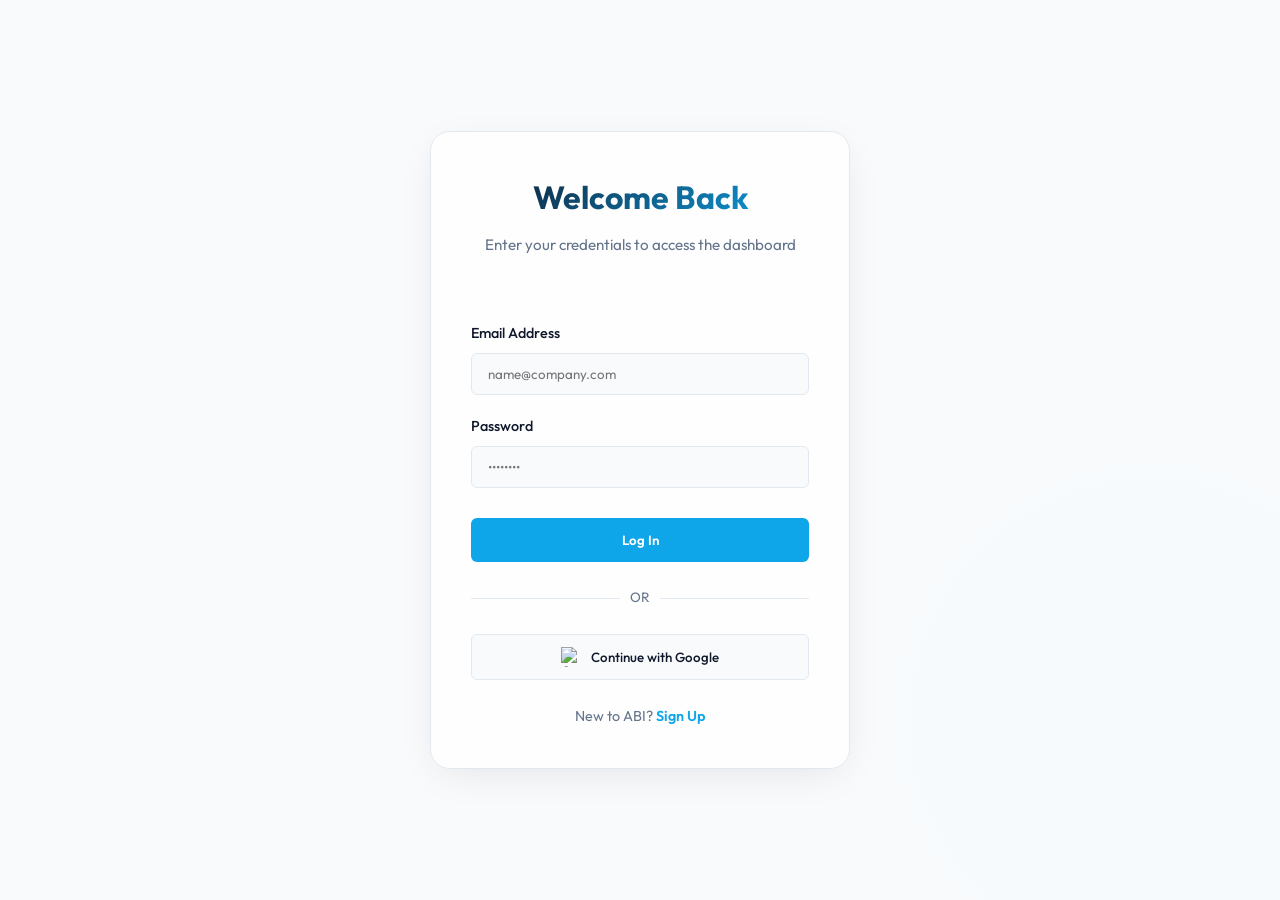
==== dashboard.html @ ce783104 "Initial commit: ABI Premium Design and Features" ====
<!DOCTYPE html>
<html lang="en">

<head>
    <meta charset="UTF-8">
    <title>ABI Dashboard | Executive Oversight</title>
    <link rel="stylesheet" href="theme.css">
    <link rel="stylesheet" href="dashboard.css">
    <link href="https://fonts.googleapis.com/css2?family=Outfit:wght@300;500;700&display=swap" rel="stylesheet">
</head>

<body>
    <video autoplay muted loop id="bg-video"
        style="position: fixed; top: 0; left: 0; min-width: 100%; min-height: 100%; z-index: -1; object-fit: cover; opacity: 0.05;">
        <source src="logo.mp4" type="video/mp4">
    </video>

    <nav class="navbar">
        <a href="dashboard.html" class="nav-logo" style="text-decoration: none;">ABI</a>
        <div class="nav-links">
            <button id="themeToggle" class="btn-icon" title="Toggle Theme"
                style="background:none; color: var(--text-muted); font-size: 1.2rem; padding: 5px;">🌗</button>
            <a href="settings.html">Settings</a>
            <a href="faq.html">FAQ</a>
            <a href="login.html">Log Out</a>
        </div>
    </nav>

    <main class="dashboard" style="color: black;">
        <h1>Business Health Overview</h1>
        <p class="subtitle" style="color: #e5acac;">Real-time insights for <span id="displayUserId">...</span></p>

        <!-- Business Profile Section -->
        <section id="businessProfile"
            style="background: white; padding: 20px; border-radius: 12px; margin: 20px auto; max-width: 800px; box-shadow: 0 2px 4px rgba(0,0,0,0.05); color: black;">
            <h2 id="businessNameDisplay" style="margin-top: 0; color: black;">Business Name</h2>
            <p style="color: black; margin-bottom: 5px;"><strong>Industry:</strong> <span id="industryDisplay">-</span>
            </p>
            <p style="color: black;"><strong>Goal:</strong> <span id="goalDisplay">-</span></p>
        </section>

        <section id="integrationPanel"
            style="background: rgba(255, 255, 255, 0.95); padding: 25px; border-radius: 15px; margin: 20px auto; max-width: 800px; text-align: center; border: 1px solid #4facfe; color: black;">
            <h3 style="color: black;">🔗 Connect Business Data Streams</h3>
            <p style="color: #333;">The AI Agent monitors these tools autonomously for risks.</p>
            <div style="display: flex; justify-content: center; gap: 30px; margin: 20px 0;">
                <label style="color: black;"><input type="checkbox" id="shopifyCheck" checked> Shopify (Sales)</label>
                <label style="color: black;"><input type="checkbox" id="slackCheck"> Slack (Ops)</label>
                <label style="color: black;"><input type="checkbox" id="stripeCheck"> Stripe (Finance)</label>
            </div>
            <button onclick="initializeTools()" class="btn"
                style="background: #4facfe; color: white; padding: 12px 30px; border-radius: 8px; cursor: pointer; border: none;">Confirm
                & Deploy Agent</button>
        </section>

        <div id="proactiveAlert" style="display: none; margin-bottom: 30px;">
            <div
                style="background: rgba(255, 75, 43, 0.1); border-left: 5px solid #ff4b2b; padding: 20px; border-radius: 8px;">
                <h4 style="color: #ff4b2b; margin: 0;">🚨 PROACTIVE RECOVERY PLAN DETECTED</h4>
                <p id="alertDescription" style="margin: 10px 0; color: black; font-weight: 500;"></p>
                <small style="color: #333;">Source: Research Lab AI • <a href="insights.html"
                        style="text-decoration: underline;">View Full Strategy</a></small>
            </div>
        </div>

        <div class="cards">
            <!-- Row 1 -->
            <div class="card">
                <h3><a href="revenue.html">📈 Revenue</a></h3>
                <p>Stable Growth</p>
            </div>

            <div class="card warning">
                <h3><a href="inventory.html">📦 Inventory</a></h3>
                <p>Low Stock Alert</p>
            </div>

            <div class="card highlight">
                <h3><a href="business-status.html">� Business Status</a></h3>
                <p>Monitoring Actively</p>
            </div>

            <!-- Row 2 -->
            <div class="card highlight" style="border-left-color: #0ea5e9;">
                <h3><a href="insights.html">🗨️ Insights</a></h3>
                <p>3 actionable insights found</p>
            </div>

            <div class="card" style="border-left: 4px solid #8b5cf6;">
                <h3><a href="data-analysis.html">📊 Data Analysis</a></h3>
                <p>Sales & demand patterns ready</p>
            </div>

            <div class="card risk">
                <h3><a href="risk-actions.html">⚠️ Risk</a></h3>
                <p>2 potential risks detected</p>
            </div>
        </div>
    </main>

    <script>
        async function initializeTools() {
            const btn = document.querySelector('#integrationPanel button');
            const originalText = btn.innerText;
            btn.innerText = "🔄 Connecting...";

            try {
                const response = await fetch('http://127.0.0.1:8000/deploy-agents');
                const data = await response.json();

                if (data.status === "Agents Deployed") {
                    btn.innerText = "✅ Agents Active";
                    btn.style.background = "#10b981";

                    document.getElementById('integrationPanel').style.opacity = "0.6";
                    document.getElementById('integrationPanel').style.pointerEvents = "none";

                    // Update Dashboard Cards with "Real-Time" Data
                    const revenueCard = document.querySelector('.card a[href="revenue.html"]').closest('.card');
                    revenueCard.querySelector('p').innerText = `Live Revenue: $${data.live_data.revenue}`;
                    revenueCard.style.borderLeftColor = "#10b981"; // Green for active

                    const inventoryCard = document.querySelector('.card a[href="inventory.html"]').closest('.card');
                    inventoryCard.querySelector('p').innerText = `Stock Count: ${data.live_data.inventory_count} Units`;

                    alert(`🚀 Connected!\nShopify: ${data.shopify_status}\nSlack: ${data.slack_status}`);
                }
            } catch (e) {
                console.error(e);
                alert("Failed to connect agents. Is the backend running?");
                btn.innerText = originalText;
            }
        }

        async function pollAgentMemory() {
            try {
                // Bridge to your Python Backend
                const response = await fetch('http://127.0.0.1:8000/get-latest-insights?user_id=CEO_Alpha_01');
                const data = await response.json();

                if (data.insight && data.insight.roadmap) {
                    // Show the alert box
                    document.getElementById('proactiveAlert').style.display = "block";
                    document.getElementById('alertDescription').innerText = "Phase 1: " + data.insight.roadmap[0];
                    document.getElementById('aiResponse').innerHTML = `<p style="color: #4facfe;">Full Roadmap: ${data.insight.roadmap.join(' ➔ ')}</p>`;
                    // Update the Insights card
                    document.getElementById('insight-text').innerHTML =
                        `<strong>Next Action:</strong> ${data.insight.roadmap[1]}`;

                    // Send Real Notification if enabled
                    if (localStorage.getItem('notifications_enabled') === 'true' && Notification.permission === "granted") {
                        // Simple debounce: don't notify if we just did (using session storage or just simple check)
                        if (!sessionStorage.getItem('notified_insight')) {
                            new Notification("🚨 AI Anomaly Detected", {
                                body: `Action Required: ${data.insight.roadmap[0]}`,
                                icon: "https://cdn-icons-png.flaticon.com/512/564/564619.png" // Alert icon
                            });
                            sessionStorage.setItem('notified_insight', 'true');
                        }
                    }
                }
            } catch (e) { console.log("Waiting for Agent to finish research..."); }
        }

        // 10-second polling to demonstrate real-time agency
        setInterval(pollAgentMemory, 10000);
        pollAgentMemory(); 
    </script>
    <script src="dashboard.js"></script>
    <script src="theme.js"></script>
</body>

</html>
---- theme.css ----
/* theme.css - Central Design System */

/* GOOGLE FONTS IMPORT */
@import url('https://fonts.googleapis.com/css2?family=Outfit:wght@300;400;500;600;700&display=swap');

:root {
    /* LIGHT MODE PALETTE (Modern Corporate) */
    --primary: #0f172a;        /* Slate 900 */
    --primary-light: #334155;  /* Slate 700 */
    --secondary: #0ea5e9;      /* Sky 500 */
    --accent: #f59e0b;         /* Amber 500 */

    --bg-body: #f8fafc;        /* Slate 50 */
    --bg-glass: rgba(255, 255, 255, 0.85);
    --bg-card: #ffffff;
    --bg-nav: rgba(255, 255, 255, 0.95);

    --text-main: #0f172a;      /* Slate 900 */
    --text-muted: #64748b;     /* Slate 500 */
    --text-light: #ffffff;

    --border: #e2e8f0;         /* Slate 200 */
    --shadow-sm: 0 1px 3px 0 rgba(0, 0, 0, 0.1), 0 1px 2px 0 rgba(0, 0, 0, 0.06);
    --shadow-md: 0 4px 6px -1px rgba(0, 0, 0, 0.1), 0 2px 4px -1px rgba(0, 0, 0, 0.06);
    --shadow-glow: 0 0 15px rgba(14, 165, 233, 0.25);

    --radius-sm: 6px;
    --radius-md: 12px;
    --radius-lg: 20px;

    --font-main: 'Outfit', sans-serif;
    --transition: all 0.3s cubic-bezier(0.4, 0, 0.2, 1);
}

/* DARK MODE OVERRIDES */
[data-theme="dark"] {
    --primary: #f8fafc;        /* Slate 50 */
    --primary-light: #cbd5e1;  /* Slate 300 */
    --secondary: #0ea5e9;      /* Sky 500 */
    --accent: #fbbf24;         /* Amber 400 */

    --bg-body: #0f172a;        /* Slate 900 */
    --bg-glass: rgba(30, 41, 59, 0.75); /* Slate 800 */
    --bg-card: #1e293b;        /* Slate 800 */
    --bg-nav: rgba(15, 23, 42, 0.9);

    --text-main: #f1f5f9;      /* Slate 100 */
    --text-muted: #94a3b8;     /* Slate 400 */
    --text-light: #0f172a;

    --border: #334155;         /* Slate 700 */
    --shadow-sm: 0 4px 6px -1px rgba(0, 0, 0, 0.5);
    --shadow-md: 0 10px 15px -3px rgba(0, 0, 0, 0.5);
    --shadow-glow: 0 0 20px rgba(14, 165, 233, 0.4);
}

/* CUSTOM SCROLLBAR - Modern & Slim */
::-webkit-scrollbar {
    width: 8px;
    height: 8px;
}

::-webkit-scrollbar-track {
    background: transparent;
}

::-webkit-scrollbar-thumb {
    background: var(--text-muted);
    border-radius: 4px;
    opacity: 0.5;
}

::-webkit-scrollbar-thumb:hover {
    background: var(--secondary);
}

/* RESET & BASE */
* {
    margin: 0;
    padding: 0;
    box-sizing: border-box;
}

body {
    font-family: var(--font-main);
    background: var(--bg-body);
    background-image:
        radial-gradient(circle at 10% 20%, rgba(123, 44, 191, 0.05) 0%, transparent 20%),
        radial-gradient(circle at 90% 80%, rgba(255, 158, 0, 0.05) 0%, transparent 20%);
    background-attachment: fixed;
    color: var(--text-main);
    line-height: 1.6;
    transition: background 0.4s ease, color 0.4s ease;
    overflow-x: hidden;
}

a {
    text-decoration: none;
    color: inherit;
    transition: var(--transition);
}

button,
.btn {
    cursor: pointer;
    border: none;
    outline: none;
    font-family: var(--font-main);
}

/* UTILITY CLASSES */
.glass {
    background: var(--bg-glass);
    backdrop-filter: blur(12px);
    -webkit-backdrop-filter: blur(12px);
    border: 1px solid var(--border);
}

.shadow-hover:hover {
    transform: translateY(-4px);
    box-shadow: var(--shadow-glow);
}

.text-gradient {
    background: linear-gradient(135deg, var(--primary), var(--accent));
    -webkit-background-clip: text;
    -webkit-text-fill-color: transparent;
}

.flex-center {
    display: flex;
    align-items: center;
    justify-content: center;
}

.container {
    max-width: 1200px;
    margin: 0 auto;
    padding: 0 20px;
}

/* ANIMATIONS */
@keyframes fadeIn {
    from {
        opacity: 0;
    }

    to {
        opacity: 1;
    }
}

@keyframes slideUp {
    from {
        opacity: 0;
        transform: translateY(20px);
    }

    to {
        opacity: 1;
        transform: translateY(0);
    }
}

@keyframes pulse {
    0% {
        box-shadow: 0 0 0 0 rgba(123, 44, 191, 0.4);
    }

    70% {
        box-shadow: 0 0 0 10px rgba(123, 44, 191, 0);
    }

    100% {
        box-shadow: 0 0 0 0 rgba(123, 44, 191, 0);
    }
}

.fade-in {
    animation: fadeIn 0.8s ease-out forwards;
}

.slide-up {
    animation: slideUp 0.8s ease-out forwards;
}

/* Staggered animation delays */
.delay-100 {
    animation-delay: 100ms;
}

.delay-200 {
    animation-delay: 200ms;
}

.delay-300 {
    animation-delay: 300ms;
}

.delay-400 {
    animation-delay: 400ms;
}
---- dashboard.css ----
/* dashboard.css */

/* Navbar */
.navbar {
  height: 70px;
  background: var(--bg-nav);
  backdrop-filter: blur(10px);
  -webkit-backdrop-filter: blur(10px);
  box-shadow: var(--shadow-sm);
  display: flex;
  align-items: center;
  justify-content: space-between;
  padding: 0 5%;
  position: sticky;
  top: 0;
  z-index: 1000;
  border-bottom: 1px solid var(--border);
}

.nav-logo {
  font-size: 1.5rem;
  font-weight: 700;
  background: linear-gradient(135deg, var(--primary), var(--accent));
  -webkit-background-clip: text;
  -webkit-text-fill-color: transparent;
}

.nav-links a {
  margin-left: 30px;
  text-decoration: none;
  color: var(--text-muted);
  font-weight: 500;
  transition: var(--transition);
  font-size: 0.95rem;
}

.nav-links a:hover {
  color: var(--primary);
}

/* Dashboard Layout */
.dashboard {
  padding: 60px 40px;
  text-align: center;
  /* Ensure min-height takes into account navbar */
  min-height: calc(100vh - 70px);
}

.dashboard h1 {
  font-size: 2.5rem;
  color: var(--text-main);
  margin-bottom: 0.5rem;
  animation: fadeIn 0.8s ease-out;
}

.subtitle {
  margin-bottom: 60px;
  color: var(--text-muted);
  font-size: 1.1rem;
  animation: fadeIn 0.8s ease-out 0.2s both;
}

/* Cards Grid */
.cards {
  display: grid;
  grid-template-columns: repeat(auto-fit, minmax(280px, 1fr));
  gap: 30px;
  max-width: 1200px;
  margin: auto;
}

/* Card Component */
.card {
  background: var(--bg-card);
  padding: 30px;
  border-radius: var(--radius-md);
  box-shadow: var(--shadow-sm);
  transition: var(--transition);
  border: 1px solid var(--border);
  text-align: left;
  position: relative;
  overflow: hidden;
}

.card:hover {
  transform: translateY(-8px);
  box-shadow: var(--shadow-glow);
  border-color: var(--primary-light);
}

.card h3 {
  margin-bottom: 12px;
  font-size: 1.25rem;
}

.card h3 a {
  color: var(--text-main);
  text-decoration: none;
  transition: color 0.3s ease;
}

.card:hover h3 a {
  color: var(--primary);
}

.card p {
  color: var(--text-muted);
  font-size: 0.95rem;
  line-height: 1.5;
}

/* Status Indicators (Border/Accent) */
.highlight {
  border-left: 4px solid var(--accent);
}

.warning {
  border-left: 4px solid var(--secondary);
}

.risk {
  border-left: 4px solid #ff595e;
}

/* Responsive */
@media (max-width: 768px) {
  .navbar {
    padding: 0 20px;
  }

  .dashboard {
    padding: 40px 20px;
  }

  /* Keep grid responsive but maybe 1 column on mobile */
  .cards {
    grid-template-columns: 1fr;
  }
}

/* Card Text Styling - Whitish Pink */
.card p {
  color: #ffd1dc;
  /* Whitish Pink */
  font-weight: 500;
}

.card h3 {
  color: #ffeff4;
  /* Lighter Whitish Pink for headers */
}

/* Ensure links inside cards inherit the whitish pink color */
.card h3 a {
  color: #ffeff4 !important;
}

.card h3 a:hover {
  color: white !important;
  text-shadow: 0 0 5px rgba(255, 192, 203, 0.8);
}
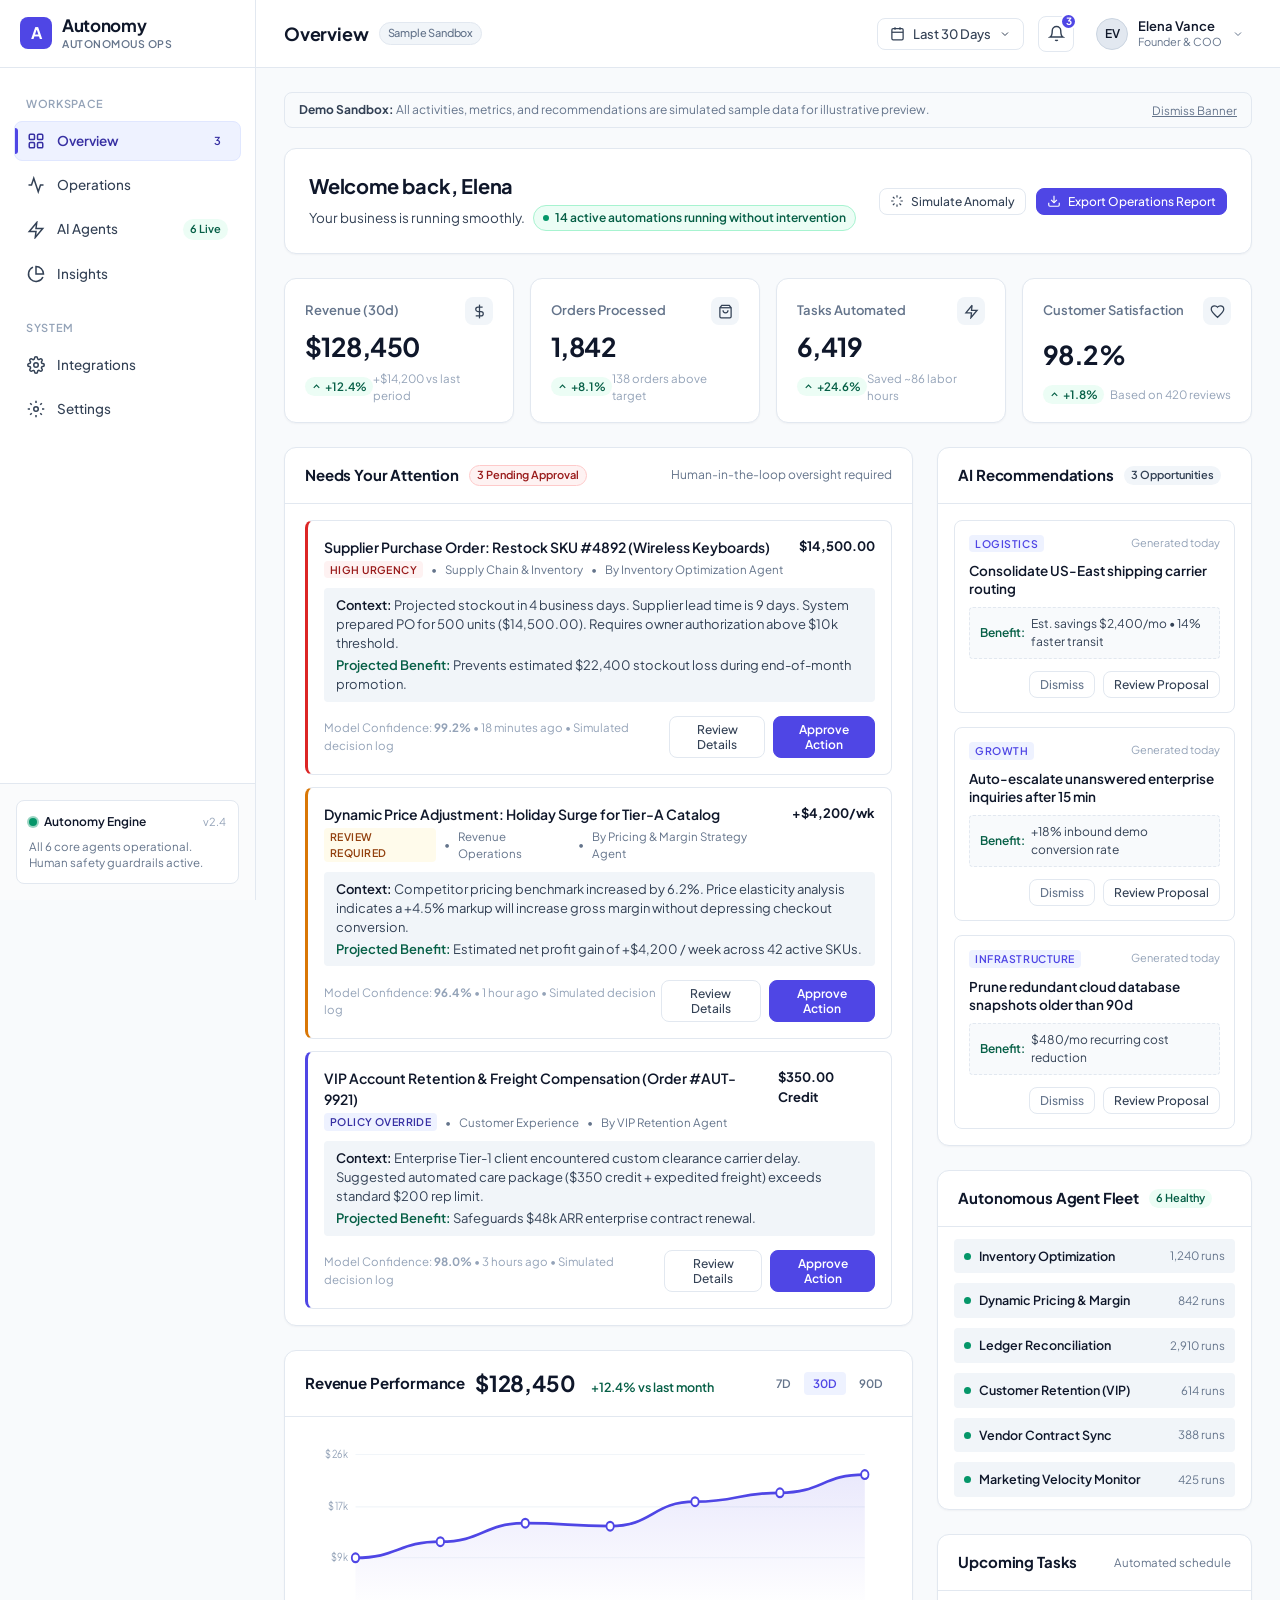
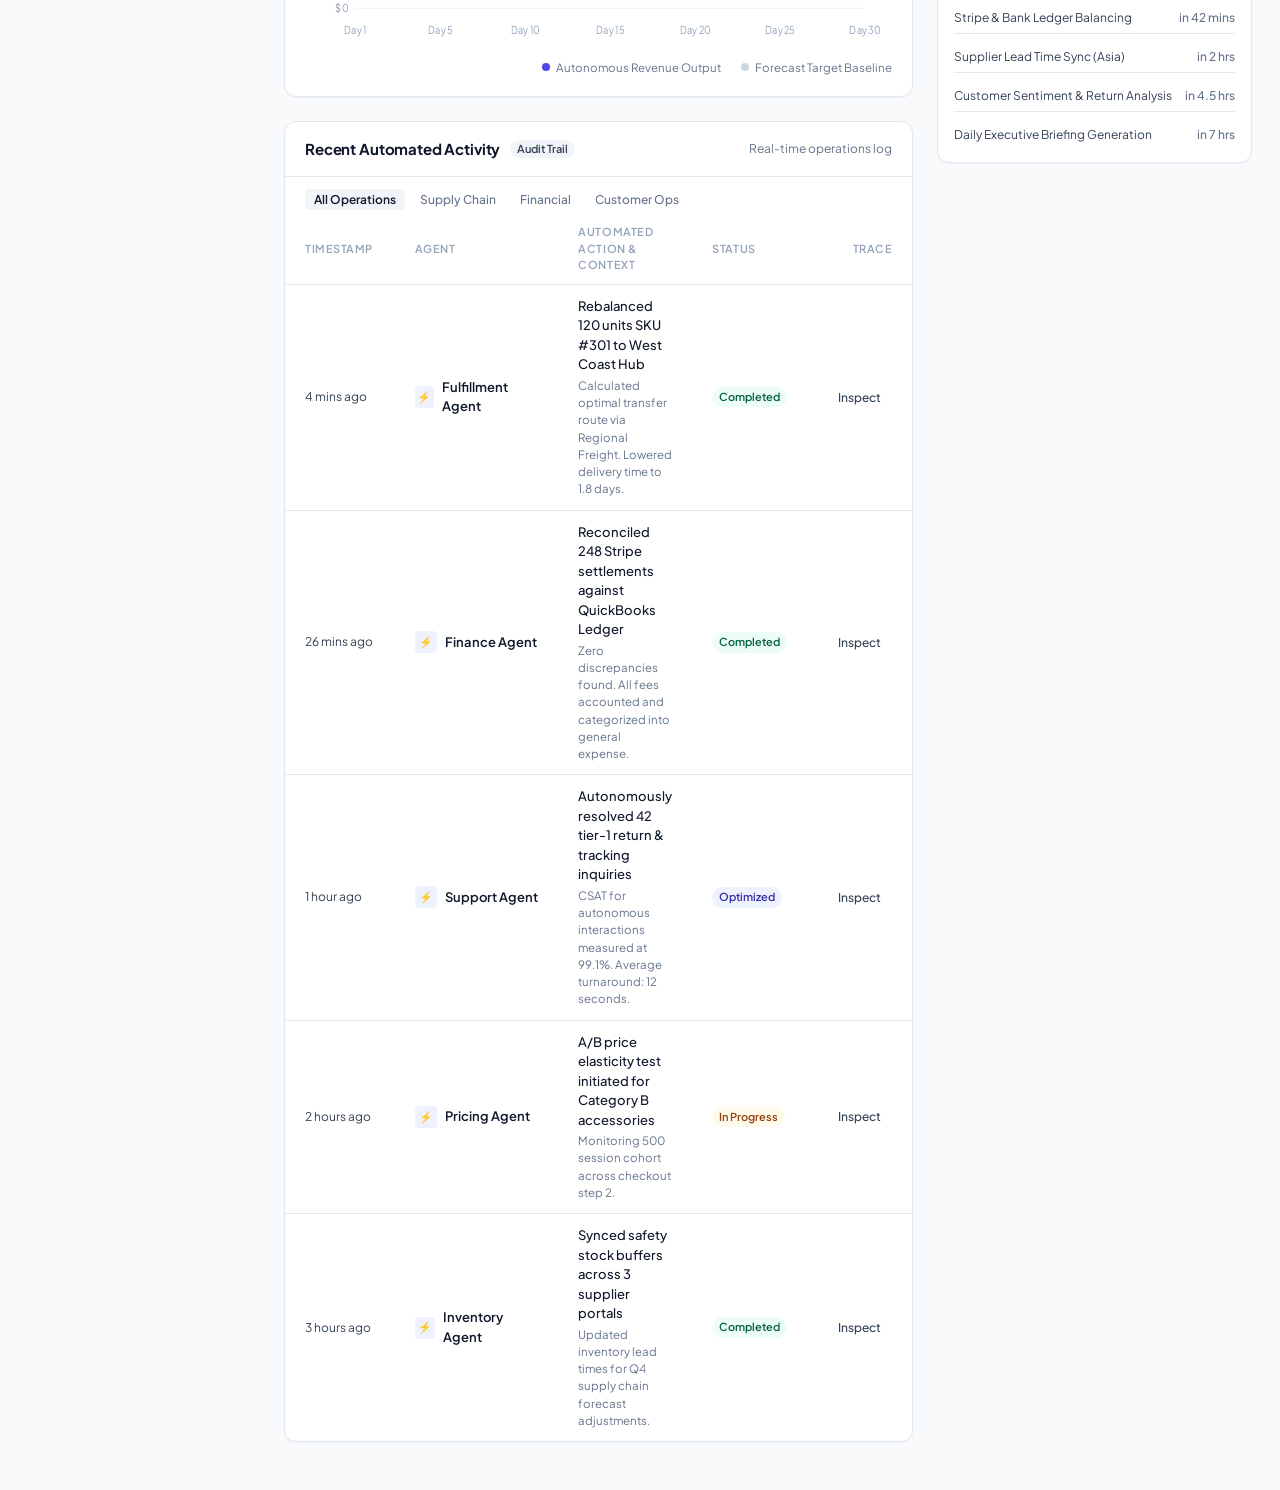
==== commit bc668c0f: "Initial commit" ====
--- a/dashboard.html
+++ b/dashboard.html
@@ -1,173 +1,813 @@
 <!DOCTYPE html>
 <html lang="en">
-
 <head>
-    <meta charset="UTF-8">
-    <title>ABI Dashboard | Executive Oversight</title>
-    <link rel="stylesheet" href="theme.css">
-    <link rel="stylesheet" href="dashboard.css">
-    <link href="https://fonts.googleapis.com/css2?family=Outfit:wght@300;500;700&display=swap" rel="stylesheet">
+  <meta charset="UTF-8">
+  <meta name="viewport" content="width=device-width, initial-scale=1.0">
+  <title>Autonomy — Autonomous Business Operations Platform</title>
+  <meta name="description" content="Calm, clear autonomous business operations platform. Monitor operations, understand what needs attention, and review AI-suggested actions.">
+  <link rel="stylesheet" href="dashboard.css">
+  <link rel="preconnect" href="https://fonts.googleapis.com">
+  <link rel="preconnect" href="https://fonts.gstatic.com" crossorigin>
+  <link href="https://fonts.googleapis.com/css2?family=Plus+Jakarta+Sans:wght@400;500;600;700&display=swap" rel="stylesheet">
+  <style>
+    body { font-family: 'Plus Jakarta Sans', -apple-system, BlinkMacSystemFont, "Segoe UI", Roboto, sans-serif; }
+  </style>
 </head>
-
 <body>
-    <video autoplay muted loop id="bg-video"
-        style="position: fixed; top: 0; left: 0; min-width: 100%; min-height: 100%; z-index: -1; object-fit: cover; opacity: 0.05;">
-        <source src="logo.mp4" type="video/mp4">
-    </video>
-
-    <nav class="navbar">
-        <a href="dashboard.html" class="nav-logo" style="text-decoration: none;">ABI</a>
-        <div class="nav-links">
-            <button id="themeToggle" class="btn-icon" title="Toggle Theme"
-                style="background:none; color: var(--text-muted); font-size: 1.2rem; padding: 5px;">🌗</button>
-            <a href="settings.html">Settings</a>
-            <a href="faq.html">FAQ</a>
-            <a href="login.html">Log Out</a>
-        </div>
+
+<div class="app-container">
+  <!-- Mobile Sidebar Overlay Backdrop -->
+  <div class="sidebar-overlay" id="sidebarOverlay"></div>
+
+  <!-- Left Sidebar -->
+  <aside class="sidebar" id="sidebar">
+    <div class="sidebar-header">
+      <a href="index.html" class="brand-wrapper">
+        <div class="brand-icon">A</div>
+        <div class="brand-text">
+          <span class="brand-title">Autonomy</span>
+          <span class="brand-tag">Autonomous Ops</span>
+        </div>
+      </a>
+      <button class="mobile-menu-btn" id="sidebarCloseBtn" aria-label="Close sidebar" style="display: none;">
+        <svg width="20" height="20" viewBox="0 0 24 24" fill="none" stroke="currentColor" stroke-width="2">
+          <path d="M18 6L6 18M6 6l12 12"/>
+        </svg>
+      </button>
+    </div>
+
+    <!-- Navigation List -->
+    <nav class="sidebar-nav">
+      <div class="nav-section-title">Workspace</div>
+      
+      <a href="#overview" class="nav-item active" data-tab="overview">
+        <svg class="nav-icon" viewBox="0 0 24 24" fill="none" stroke="currentColor">
+          <rect x="3" y="3" width="7" height="7" rx="1.5"/>
+          <rect x="14" y="3" width="7" height="7" rx="1.5"/>
+          <rect x="14" y="14" width="7" height="7" rx="1.5"/>
+          <rect x="3" y="14" width="7" height="7" rx="1.5"/>
+        </svg>
+        <span>Overview</span>
+        <span class="nav-badge" id="navAttentionBadge">3</span>
+      </a>
+
+      <a href="#operations" class="nav-item" data-tab="operations">
+        <svg class="nav-icon" viewBox="0 0 24 24" fill="none" stroke="currentColor">
+          <polyline points="22 12 18 12 15 21 9 3 6 12 2 12"/>
+        </svg>
+        <span>Operations</span>
+      </a>
+
+      <a href="#agents" class="nav-item" data-tab="agents">
+        <svg class="nav-icon" viewBox="0 0 24 24" fill="none" stroke="currentColor">
+          <polygon points="13 2 3 14 12 14 11 22 21 10 12 10 13 2"/>
+        </svg>
+        <span>AI Agents</span>
+        <span class="nav-badge" style="background-color:#ecfdf5; color:#065f46;">6 Live</span>
+      </a>
+
+      <a href="#insights" class="nav-item" data-tab="insights">
+        <svg class="nav-icon" viewBox="0 0 24 24" fill="none" stroke="currentColor">
+          <path d="M21.21 15.89A10 10 0 1 1 8 2.83"/>
+          <path d="M22 12A10 10 0 0 0 12 2v10z"/>
+        </svg>
+        <span>Insights</span>
+      </a>
+
+      <div class="nav-section-title" style="margin-top: 14px;">System</div>
+
+      <a href="#integrations" class="nav-item" data-tab="integrations">
+        <svg class="nav-icon" viewBox="0 0 24 24" fill="none" stroke="currentColor">
+          <circle cx="12" cy="12" r="3"/>
+          <path d="M19.4 15a1.65 1.65 0 0 0 .33 1.82l.06.06a2 2 0 0 1 0 2.83 2 2 0 0 1-2.83 0l-.06-.06a1.65 1.65 0 0 0-1.82-.33 1.65 1.65 0 0 0-1 1.51V21a2 2 0 0 1-2 2 2 2 0 0 1-2-2v-.09A1.65 1.65 0 0 0 9 19.4a1.65 1.65 0 0 0-1.82.33l-.06.06a2 2 0 0 1-2.83 0 2 2 0 0 1 0-2.83l.06-.06a1.65 1.65 0 0 0 .33-1.82 1.65 1.65 0 0 0-1.51-1H3a2 2 0 0 1-2-2 2 2 0 0 1 2-2h.09A1.65 1.65 0 0 0 4.6 9a1.65 1.65 0 0 0-.33-1.82l-.06-.06a2 2 0 0 1 0-2.83 2 2 0 0 1 2.83 0l.06.06a1.65 1.65 0 0 0 1.82.33H9a1.65 1.65 0 0 0 1-1.51V3a2 2 0 0 1 2-2 2 2 0 0 1 2 2v.09a1.65 1.65 0 0 0 1 1.51 1.65 1.65 0 0 0 1.82-.33l.06-.06a2 2 0 0 1 2.83 0 2 2 0 0 1 0 2.83l-.06.06a1.65 1.65 0 0 0-.33 1.82V9a1.65 1.65 0 0 0 1.51 1H21a2 2 0 0 1 2 2 2 2 0 0 1-2 2h-.09a1.65 1.65 0 0 0-1.51 1z"/>
+        </svg>
+        <span>Integrations</span>
+      </a>
+
+      <a href="#settings" class="nav-item" data-tab="settings">
+        <svg class="nav-icon" viewBox="0 0 24 24" fill="none" stroke="currentColor">
+          <circle cx="12" cy="12" r="3"/>
+          <path d="M12 1v3M12 20v3M4.22 4.22l2.12 2.12M17.66 17.66l2.12 2.12M1 12h3M20 12h3M4.22 19.78l2.12-2.12M17.66 6.34l2.12-2.12"/>
+        </svg>
+        <span>Settings</span>
+      </a>
     </nav>
 
-    <main class="dashboard" style="color: black;">
-        <h1>Business Health Overview</h1>
-        <p class="subtitle" style="color: #e5acac;">Real-time insights for <span id="displayUserId">...</span></p>
-
-        <!-- Business Profile Section -->
-        <section id="businessProfile"
-            style="background: white; padding: 20px; border-radius: 12px; margin: 20px auto; max-width: 800px; box-shadow: 0 2px 4px rgba(0,0,0,0.05); color: black;">
-            <h2 id="businessNameDisplay" style="margin-top: 0; color: black;">Business Name</h2>
-            <p style="color: black; margin-bottom: 5px;"><strong>Industry:</strong> <span id="industryDisplay">-</span>
-            </p>
-            <p style="color: black;"><strong>Goal:</strong> <span id="goalDisplay">-</span></p>
-        </section>
-
-        <section id="integrationPanel"
-            style="background: rgba(255, 255, 255, 0.95); padding: 25px; border-radius: 15px; margin: 20px auto; max-width: 800px; text-align: center; border: 1px solid #4facfe; color: black;">
-            <h3 style="color: black;">🔗 Connect Business Data Streams</h3>
-            <p style="color: #333;">The AI Agent monitors these tools autonomously for risks.</p>
-            <div style="display: flex; justify-content: center; gap: 30px; margin: 20px 0;">
-                <label style="color: black;"><input type="checkbox" id="shopifyCheck" checked> Shopify (Sales)</label>
-                <label style="color: black;"><input type="checkbox" id="slackCheck"> Slack (Ops)</label>
-                <label style="color: black;"><input type="checkbox" id="stripeCheck"> Stripe (Finance)</label>
-            </div>
-            <button onclick="initializeTools()" class="btn"
-                style="background: #4facfe; color: white; padding: 12px 30px; border-radius: 8px; cursor: pointer; border: none;">Confirm
-                & Deploy Agent</button>
-        </section>
-
-        <div id="proactiveAlert" style="display: none; margin-bottom: 30px;">
-            <div
-                style="background: rgba(255, 75, 43, 0.1); border-left: 5px solid #ff4b2b; padding: 20px; border-radius: 8px;">
-                <h4 style="color: #ff4b2b; margin: 0;">🚨 PROACTIVE RECOVERY PLAN DETECTED</h4>
-                <p id="alertDescription" style="margin: 10px 0; color: black; font-weight: 500;"></p>
-                <small style="color: #333;">Source: Research Lab AI • <a href="insights.html"
-                        style="text-decoration: underline;">View Full Strategy</a></small>
-            </div>
-        </div>
-
-        <div class="cards">
-            <!-- Row 1 -->
-            <div class="card">
-                <h3><a href="revenue.html">📈 Revenue</a></h3>
-                <p>Stable Growth</p>
-            </div>
-
-            <div class="card warning">
-                <h3><a href="inventory.html">📦 Inventory</a></h3>
-                <p>Low Stock Alert</p>
-            </div>
-
-            <div class="card highlight">
-                <h3><a href="business-status.html">� Business Status</a></h3>
-                <p>Monitoring Actively</p>
-            </div>
-
-            <!-- Row 2 -->
-            <div class="card highlight" style="border-left-color: #0ea5e9;">
-                <h3><a href="insights.html">🗨️ Insights</a></h3>
-                <p>3 actionable insights found</p>
-            </div>
-
-            <div class="card" style="border-left: 4px solid #8b5cf6;">
-                <h3><a href="data-analysis.html">📊 Data Analysis</a></h3>
-                <p>Sales & demand patterns ready</p>
-            </div>
-
-            <div class="card risk">
-                <h3><a href="risk-actions.html">⚠️ Risk</a></h3>
-                <p>2 potential risks detected</p>
-            </div>
-        </div>
+    <!-- Sidebar Footer / System Status -->
+    <div class="sidebar-footer">
+      <div class="system-status-card">
+        <div class="status-header">
+          <div class="status-indicator-wrap">
+            <span class="pulse-dot"></span>
+            <span>Autonomy Engine</span>
+          </div>
+          <span class="status-version">v2.4</span>
+        </div>
+        <p class="status-desc">All 6 core agents operational. Human safety guardrails active.</p>
+      </div>
+    </div>
+  </aside>
+
+  <!-- Main Wrapper -->
+  <div class="main-wrapper">
+    <!-- Top Bar -->
+    <header class="topbar">
+      <div class="topbar-left">
+        <button class="mobile-menu-btn" id="mobileMenuBtn" aria-label="Open mobile menu">
+          <svg width="20" height="20" viewBox="0 0 24 24" fill="none" stroke="currentColor" stroke-width="2">
+            <line x1="3" y1="12" x2="21" y2="12"/>
+            <line x1="3" y1="6" x2="21" y2="6"/>
+            <line x1="3" y1="18" x2="21" y2="18"/>
+          </svg>
+        </button>
+
+        <div class="page-meta">
+          <h1 class="page-title">
+            Overview
+            <span class="demo-badge">Sample Sandbox</span>
+          </h1>
+        </div>
+      </div>
+
+      <div class="topbar-right">
+        <!-- Date Range Selector -->
+        <div class="date-selector-wrapper">
+          <button class="date-selector-btn" id="dateSelectorBtn" aria-label="Select date range">
+            <svg width="15" height="15" viewBox="0 0 24 24" fill="none" stroke="currentColor" stroke-width="2">
+              <rect x="3" y="4" width="18" height="18" rx="2" ry="2"/>
+              <line x1="16" y1="2" x2="16" y2="6"/>
+              <line x1="8" y1="2" x2="8" y2="6"/>
+              <line x1="3" y1="10" x2="21" y2="10"/>
+            </svg>
+            <span id="selectedDateLabel">Last 30 Days</span>
+            <svg width="12" height="12" viewBox="0 0 24 24" fill="none" stroke="currentColor" stroke-width="2">
+              <polyline points="6 9 12 15 18 9"/>
+            </svg>
+          </button>
+          
+          <div class="date-dropdown" id="dateDropdown">
+            <button class="dropdown-item" data-val="today">Today (Real-time)</button>
+            <button class="dropdown-item" data-val="7d">Last 7 Days</button>
+            <button class="dropdown-item active" data-val="30d">Last 30 Days</button>
+            <button class="dropdown-item" data-val="quarter">Quarter to Date</button>
+          </div>
+        </div>
+
+        <!-- Notifications Bell -->
+        <div class="notification-wrapper">
+          <button class="icon-btn" id="notifBtn" aria-label="Notifications">
+            <svg width="17" height="17" viewBox="0 0 24 24" fill="none" stroke="currentColor" stroke-width="2">
+              <path d="M18 8A6 6 0 0 0 6 8c0 7-3 9-3 9h18s-3-2-3-9"/>
+              <path d="M13.73 21a2 2 0 0 1-3.46 0"/>
+            </svg>
+            <span class="unread-badge">3</span>
+          </button>
+
+          <div class="notifications-menu" id="notifMenu">
+            <div class="notifications-header">
+              <h4>System Notifications</h4>
+              <span style="font-size:11px; color:var(--text-muted);">3 unread</span>
+            </div>
+            <div class="notifications-list">
+              <div class="notification-row">
+                <span style="color:var(--status-danger);">●</span>
+                <div>
+                  <div style="font-weight:600; color:var(--text-primary);">Restock threshold reached</div>
+                  <div style="font-size:11.5px; color:var(--text-muted);">SKU #4892 inventory dropped to 4 days supply.</div>
+                  <div style="font-size:10.5px; color:var(--text-subtle); margin-top:2px;">18 mins ago</div>
+                </div>
+              </div>
+              <div class="notification-row">
+                <span style="color:var(--status-warning);">●</span>
+                <div>
+                  <div style="font-weight:600; color:var(--text-primary);">Price elasticity trigger</div>
+                  <div style="font-size:11.5px; color:var(--text-muted);">Competitor prices increased across 42 items.</div>
+                  <div style="font-size:10.5px; color:var(--text-subtle); margin-top:2px;">1 hour ago</div>
+                </div>
+              </div>
+              <div class="notification-row">
+                <span style="color:var(--status-success);">●</span>
+                <div>
+                  <div style="font-weight:600; color:var(--text-primary);">Settlements reconciled</div>
+                  <div style="font-size:11.5px; color:var(--text-muted);">248 Stripe transactions matched with zero errors.</div>
+                  <div style="font-size:10.5px; color:var(--text-subtle); margin-top:2px;">2 hours ago</div>
+                </div>
+              </div>
+            </div>
+          </div>
+        </div>
+
+        <!-- User Profile Dropdown -->
+        <div class="user-menu-wrapper">
+          <button class="user-profile-btn" id="userProfileBtn" aria-label="User profile">
+            <div class="user-avatar">EV</div>
+            <div class="user-info">
+              <span class="user-name">Elena Vance</span>
+              <span class="user-role">Founder & COO</span>
+            </div>
+            <svg width="12" height="12" viewBox="0 0 24 24" fill="none" stroke="currentColor" stroke-width="2" style="color:var(--text-muted);">
+              <polyline points="6 9 12 15 18 9"/>
+            </svg>
+          </button>
+
+          <div class="user-dropdown" id="userDropdown">
+            <div style="padding: 8px 14px; border-bottom: 1px solid var(--border-subtle);">
+              <div style="font-size:12.5px; font-weight:600; color:var(--text-primary);">Elena Vance</div>
+              <div style="font-size:11px; color:var(--text-muted);">elena@vanceholdings.com</div>
+            </div>
+            <button class="dropdown-item" onclick="window.AutonomyApp.showToast('Workspace settings opened')">Workspace Profile</button>
+            <button class="dropdown-item" onclick="window.AutonomyApp.showToast('API access keys opened')">API & Webhooks</button>
+            <div class="dropdown-divider"></div>
+            <button class="dropdown-item" onclick="window.AutonomyApp.showToast('Audit report ready for download')">Export Audit Trail</button>
+            <button class="dropdown-item" style="color:var(--status-danger-text);" onclick="window.AutonomyApp.showToast('Logged out of demo session')">Sign Out</button>
+          </div>
+        </div>
+      </div>
+    </header>
+
+    <!-- Main Content Area -->
+    <main class="content-area">
+      <!-- Illustrative Demo Notification Banner -->
+      <div class="demo-notice-bar">
+        <span>
+          <strong>Demo Sandbox:</strong> All activities, metrics, and recommendations are simulated sample data for illustrative preview.
+        </span>
+        <button class="demo-notice-dismiss" onclick="this.parentElement.style.display='none'">Dismiss Banner</button>
+      </div>
+
+      <!-- TAB 1: OVERVIEW -->
+      <section class="tab-pane active" id="tab-overview">
+        <!-- Welcome Section -->
+        <div class="welcome-card">
+          <div class="welcome-info">
+            <h2 class="welcome-title">Welcome back, Elena</h2>
+            <div class="welcome-status">
+              <span>Your business is running smoothly.</span>
+              <span class="automation-pill">
+                <span class="pill-dot"></span>
+                14 active automations running without intervention
+              </span>
+            </div>
+          </div>
+          <div class="welcome-actions">
+            <button class="btn btn-secondary btn-sm" id="simulateAnomalyBtn" title="Trigger a demo anomaly to test the approval queue">
+              <svg width="14" height="14" viewBox="0 0 24 24" fill="none" stroke="currentColor" stroke-width="2">
+                <path d="M12 2v4M12 18v4M4.93 4.93l2.83 2.83M16.24 16.24l2.83 2.83M2 12h4M18 12h4M4.93 19.07l2.83-2.83M16.24 7.76l2.83-2.83"/>
+              </svg>
+              Simulate Anomaly
+            </button>
+            <button class="btn btn-primary btn-sm" onclick="window.AutonomyApp.showToast('Report generated and downloaded (PDF)')">
+              <svg width="14" height="14" viewBox="0 0 24 24" fill="none" stroke="currentColor" stroke-width="2">
+                <path d="M21 15v4a2 2 0 0 1-2 2H5a2 2 0 0 1-2-2v-4"/>
+                <polyline points="7 10 12 15 17 10"/>
+                <line x1="12" y1="15" x2="12" y2="3"/>
+              </svg>
+              Export Operations Report
+            </button>
+          </div>
+        </div>
+
+        <!-- 4 Key Metric Cards -->
+        <div class="metrics-grid">
+          <!-- Metric 1: Revenue -->
+          <div class="metric-card">
+            <div class="metric-header">
+              <span class="metric-title">Revenue (30d)</span>
+              <div class="metric-icon-wrap">
+                <svg width="15" height="15" viewBox="0 0 24 24" fill="none" stroke="currentColor" stroke-width="2">
+                  <line x1="12" y1="1" x2="12" y2="23"/>
+                  <path d="M17 5H9.5a3.5 3.5 0 0 0 0 7h5a3.5 3.5 0 0 1 0 7H6"/>
+                </svg>
+              </div>
+            </div>
+            <div class="metric-value-wrap">
+              <span class="metric-value">$128,450</span>
+            </div>
+            <div class="metric-footer">
+              <span class="trend-badge positive">
+                <svg width="11" height="11" viewBox="0 0 24 24" fill="none" stroke="currentColor" stroke-width="2.5">
+                  <polyline points="18 15 12 9 6 15"/>
+                </svg>
+                +12.4%
+              </span>
+              <span class="metric-subtext">+$14,200 vs last period</span>
+            </div>
+          </div>
+
+          <!-- Metric 2: Orders -->
+          <div class="metric-card">
+            <div class="metric-header">
+              <span class="metric-title">Orders Processed</span>
+              <div class="metric-icon-wrap">
+                <svg width="15" height="15" viewBox="0 0 24 24" fill="none" stroke="currentColor" stroke-width="2">
+                  <path d="M6 2L3 6v14a2 2 0 0 0 2 2h14a2 2 0 0 0 2-2V6l-3-4z"/>
+                  <line x1="3" y1="6" x2="21" y2="6"/>
+                  <path d="M16 10a4 4 0 0 1-8 0"/>
+                </svg>
+              </div>
+            </div>
+            <div class="metric-value-wrap">
+              <span class="metric-value">1,842</span>
+            </div>
+            <div class="metric-footer">
+              <span class="trend-badge positive">
+                <svg width="11" height="11" viewBox="0 0 24 24" fill="none" stroke="currentColor" stroke-width="2.5">
+                  <polyline points="18 15 12 9 6 15"/>
+                </svg>
+                +8.1%
+              </span>
+              <span class="metric-subtext">138 orders above target</span>
+            </div>
+          </div>
+
+          <!-- Metric 3: Tasks Automated -->
+          <div class="metric-card">
+            <div class="metric-header">
+              <span class="metric-title">Tasks Automated</span>
+              <div class="metric-icon-wrap">
+                <svg width="15" height="15" viewBox="0 0 24 24" fill="none" stroke="currentColor" stroke-width="2">
+                  <polyline points="13 2 3 14 12 14 11 22 21 10 12 10 13 2"/>
+                </svg>
+              </div>
+            </div>
+            <div class="metric-value-wrap">
+              <span class="metric-value">6,419</span>
+            </div>
+            <div class="metric-footer">
+              <span class="trend-badge positive">
+                <svg width="11" height="11" viewBox="0 0 24 24" fill="none" stroke="currentColor" stroke-width="2.5">
+                  <polyline points="18 15 12 9 6 15"/>
+                </svg>
+                +24.6%
+              </span>
+              <span class="metric-subtext">Saved ~86 labor hours</span>
+            </div>
+          </div>
+
+          <!-- Metric 4: Customer Satisfaction -->
+          <div class="metric-card">
+            <div class="metric-header">
+              <span class="metric-title">Customer Satisfaction</span>
+              <div class="metric-icon-wrap">
+                <svg width="15" height="15" viewBox="0 0 24 24" fill="none" stroke="currentColor" stroke-width="2">
+                  <path d="M12 21.35l-1.45-1.32C5.4 15.36 2 12.28 2 8.5 2 5.42 4.42 3 7.5 3c1.74 0 3.41.81 4.5 2.09C13.09 3.81 14.76 3 16.5 3 19.58 3 22 5.42 22 8.5c0 3.78-3.4 6.86-8.55 11.54L12 21.35z"/>
+                </svg>
+              </div>
+            </div>
+            <div class="metric-value-wrap">
+              <span class="metric-value">98.2%</span>
+            </div>
+            <div class="metric-footer">
+              <span class="trend-badge positive">
+                <svg width="11" height="11" viewBox="0 0 24 24" fill="none" stroke="currentColor" stroke-width="2.5">
+                  <polyline points="18 15 12 9 6 15"/>
+                </svg>
+                +1.8%
+              </span>
+              <span class="metric-subtext">Based on 420 reviews</span>
+            </div>
+          </div>
+        </div>
+
+        <!-- Dashboard Grid: 2 Columns -->
+        <div class="dashboard-grid">
+          <!-- Main Left Column -->
+          <div class="col-main">
+            <!-- SECTION: Needs Your Attention (Approval Queue) -->
+            <section class="dashboard-card" id="attentionSection">
+              <div class="card-header">
+                <div class="card-header-left">
+                  <h3 class="card-title">Needs Your Attention</h3>
+                  <span class="count-badge attention" id="attentionCountBadge">3 Pending Approval</span>
+                </div>
+                <div class="card-header-actions">
+                  <span style="font-size:12px; color:var(--text-muted);">Human-in-the-loop oversight required</span>
+                </div>
+              </div>
+
+              <!-- Attention List Items -->
+              <div class="attention-list" id="attentionList">
+                <!-- Dynamically populated via JS -->
+              </div>
+
+              <!-- Empty state when all approved -->
+              <div class="empty-attention" id="emptyAttention">
+                <svg width="32" height="32" viewBox="0 0 24 24" fill="none" stroke="currentColor" stroke-width="2">
+                  <path d="M22 11.08V12a10 10 0 1 1-5.93-9.14"/>
+                  <polyline points="22 4 12 14.01 9 11.01"/>
+                </svg>
+                <div style="font-weight:600; color:var(--text-primary);">All actions reviewed</div>
+                <div style="font-size:12.5px; color:var(--text-muted);">There are no pending items requiring human authorization right now.</div>
+              </div>
+            </section>
+
+            <!-- SECTION: Performance Chart (Revenue Over Time) -->
+            <section class="dashboard-card">
+              <div class="card-header">
+                <div class="card-header-left">
+                  <h3 class="card-title">Revenue Performance</h3>
+                  <div class="chart-header-stats">
+                    <span class="chart-main-value" id="chartTotalValue">$128,450</span>
+                    <span class="chart-stat-delta" id="chartGrowthValue">+12.4% vs last month</span>
+                  </div>
+                </div>
+
+                <div class="chart-filters">
+                  <button class="chart-filter-btn" data-period="7D">7D</button>
+                  <button class="chart-filter-btn active" data-period="30D">30D</button>
+                  <button class="chart-filter-btn" data-period="90D">90D</button>
+                </div>
+              </div>
+
+              <div class="chart-container">
+                <div class="chart-svg-wrapper">
+                  <svg class="chart-svg" id="chartSvg" preserveAspectRatio="none"></svg>
+                  <div class="chart-tooltip" id="chartTooltip"></div>
+                </div>
+
+                <div class="chart-legend">
+                  <div class="legend-item">
+                    <span class="legend-dot primary"></span>
+                    <span>Autonomous Revenue Output</span>
+                  </div>
+                  <div class="legend-item">
+                    <span class="legend-dot target"></span>
+                    <span>Forecast Target Baseline</span>
+                  </div>
+                </div>
+              </div>
+            </section>
+
+            <!-- SECTION: Activity Area (Recent Automated Actions) -->
+            <section class="dashboard-card">
+              <div class="card-header">
+                <div class="card-header-left">
+                  <h3 class="card-title">Recent Automated Activity</h3>
+                  <span class="count-badge">Audit Trail</span>
+                </div>
+                <div class="card-header-actions">
+                  <span style="font-size:12px; color:var(--text-muted);">Real-time operations log</span>
+                </div>
+              </div>
+
+              <div class="activity-controls">
+                <div class="activity-filters">
+                  <button class="activity-filter-btn active" data-cat="all">All Operations</button>
+                  <button class="activity-filter-btn" data-cat="inventory">Supply Chain</button>
+                  <button class="activity-filter-btn" data-cat="finance">Financial</button>
+                  <button class="activity-filter-btn" data-cat="cx">Customer Ops</button>
+                </div>
+              </div>
+
+              <div class="activity-table-wrapper">
+                <table class="activity-table">
+                  <thead>
+                    <tr>
+                      <th style="width:110px;">Timestamp</th>
+                      <th style="width:170px;">Agent</th>
+                      <th>Automated Action & Context</th>
+                      <th style="width:110px;">Status</th>
+                      <th style="width:80px; text-align:right;">Trace</th>
+                    </tr>
+                  </thead>
+                  <tbody id="activityTableBody">
+                    <!-- Populated via JS -->
+                  </tbody>
+                </table>
+              </div>
+            </section>
+          </div>
+
+          <!-- Side Right Column -->
+          <aside class="col-side">
+            <!-- AI Recommendations Panel -->
+            <div class="dashboard-card">
+              <div class="card-header">
+                <div class="card-header-left">
+                  <h3 class="card-title">AI Recommendations</h3>
+                  <span class="count-badge">3 Opportunities</span>
+                </div>
+              </div>
+
+              <div class="recommendations-list" id="recommendationsList">
+                <!-- Dynamically rendered via JS -->
+              </div>
+            </div>
+
+            <!-- Active Agent Fleet Widget -->
+            <div class="dashboard-card">
+              <div class="card-header">
+                <div class="card-header-left">
+                  <h3 class="card-title">Autonomous Agent Fleet</h3>
+                  <span class="count-badge" style="background-color:#ecfdf5; color:#065f46;">6 Healthy</span>
+                </div>
+              </div>
+
+              <div class="agent-fleet-list">
+                <div class="fleet-row">
+                  <div class="fleet-agent-info">
+                    <span class="fleet-status-dot"></span>
+                    <span class="fleet-agent-name">Inventory Optimization</span>
+                  </div>
+                  <span class="fleet-metric">1,240 runs</span>
+                </div>
+
+                <div class="fleet-row">
+                  <div class="fleet-agent-info">
+                    <span class="fleet-status-dot"></span>
+                    <span class="fleet-agent-name">Dynamic Pricing & Margin</span>
+                  </div>
+                  <span class="fleet-metric">842 runs</span>
+                </div>
+
+                <div class="fleet-row">
+                  <div class="fleet-agent-info">
+                    <span class="fleet-status-dot"></span>
+                    <span class="fleet-agent-name">Ledger Reconciliation</span>
+                  </div>
+                  <span class="fleet-metric">2,910 runs</span>
+                </div>
+
+                <div class="fleet-row">
+                  <div class="fleet-agent-info">
+                    <span class="fleet-status-dot"></span>
+                    <span class="fleet-agent-name">Customer Retention (VIP)</span>
+                  </div>
+                  <span class="fleet-metric">614 runs</span>
+                </div>
+
+                <div class="fleet-row">
+                  <div class="fleet-agent-info">
+                    <span class="fleet-status-dot"></span>
+                    <span class="fleet-agent-name">Vendor Contract Sync</span>
+                  </div>
+                  <span class="fleet-metric">388 runs</span>
+                </div>
+
+                <div class="fleet-row">
+                  <div class="fleet-agent-info">
+                    <span class="fleet-status-dot"></span>
+                    <span class="fleet-agent-name">Marketing Velocity Monitor</span>
+                  </div>
+                  <span class="fleet-metric">425 runs</span>
+                </div>
+              </div>
+            </div>
+
+            <!-- Upcoming Scheduled Jobs -->
+            <div class="dashboard-card">
+              <div class="card-header">
+                <div class="card-header-left">
+                  <h3 class="card-title">Upcoming Tasks</h3>
+                </div>
+                <span style="font-size:11.5px; color:var(--text-muted);">Automated schedule</span>
+              </div>
+
+              <div class="schedule-list">
+                <div class="schedule-item">
+                  <span class="schedule-name">Stripe & Bank Ledger Balancing</span>
+                  <span class="schedule-time">in 42 mins</span>
+                </div>
+                <div class="schedule-item">
+                  <span class="schedule-name">Supplier Lead Time Sync (Asia)</span>
+                  <span class="schedule-time">in 2 hrs</span>
+                </div>
+                <div class="schedule-item">
+                  <span class="schedule-name">Customer Sentiment & Return Analysis</span>
+                  <span class="schedule-time">in 4.5 hrs</span>
+                </div>
+                <div class="schedule-item">
+                  <span class="schedule-name">Daily Executive Briefing Generation</span>
+                  <span class="schedule-time">in 7 hrs</span>
+                </div>
+              </div>
+            </div>
+          </aside>
+        </div>
+      </section>
+
+      <!-- TAB 2: OPERATIONS VIEW -->
+      <section class="tab-pane" id="tab-operations">
+        <div class="view-container">
+          <div class="view-header">
+            <h2 class="view-title">Operations Control Center</h2>
+            <p class="view-subtitle">Supervise live automated operational workflows and trigger manual overrides.</p>
+          </div>
+
+          <div class="grid-cards">
+            <div class="dashboard-card" style="padding:20px;">
+              <h3 style="font-size:15px; font-weight:700; margin-bottom:8px;">Supply Chain & Logistics</h3>
+              <p style="font-size:12.5px; color:var(--text-secondary); margin-bottom:14px;">
+                Monitoring 3 regional warehouses, 14 suppliers, and 4 shipping carriers.
+              </p>
+              <div style="font-size:12px; background:var(--bg-app); padding:10px; border-radius:6px; margin-bottom:14px;">
+                <div>• Average replenishment turnaround: <strong>6.2 days</strong></div>
+                <div>• Stockout risk probability: <strong>0.8%</strong> (Target &lt; 2%)</div>
+              </div>
+              <button class="btn btn-secondary btn-sm" onclick="window.AutonomyApp.showToast('Supply Chain parameters refreshed')">Configure Thresholds</button>
+            </div>
+
+            <div class="dashboard-card" style="padding:20px;">
+              <h3 style="font-size:15px; font-weight:700; margin-bottom:8px;">Financial Reconciliation</h3>
+              <p style="font-size:12.5px; color:var(--text-secondary); margin-bottom:14px;">
+                Continuous matching between payment gateways, merchant accounts, and accounting ledgers.
+              </p>
+              <div style="font-size:12px; background:var(--bg-app); padding:10px; border-radius:6px; margin-bottom:14px;">
+                <div>• Unreconciled transactions: <strong>0</strong></div>
+                <div>• Autonomous match rate: <strong>99.8%</strong></div>
+              </div>
+              <button class="btn btn-secondary btn-sm" onclick="window.AutonomyApp.showToast('Ledger sync completed')">Run Manual Audit</button>
+            </div>
+
+            <div class="dashboard-card" style="padding:20px;">
+              <h3 style="font-size:15px; font-weight:700; margin-bottom:8px;">Customer Experience (CX)</h3>
+              <p style="font-size:12.5px; color:var(--text-secondary); margin-bottom:14px;">
+                Automated triage and resolution of shipping inquiries, returns, and exchanges.
+              </p>
+              <div style="font-size:12px; background:var(--bg-app); padding:10px; border-radius:6px; margin-bottom:14px;">
+                <div>• First response time: <strong>&lt; 30 seconds</strong></div>
+                <div>• Human escalation rate: <strong>4.2%</strong></div>
+              </div>
+              <button class="btn btn-secondary btn-sm" onclick="window.AutonomyApp.showToast('CX policies updated')">Manage Care Policies</button>
+            </div>
+          </div>
+        </div>
+      </section>
+
+      <!-- TAB 3: AI AGENTS VIEW -->
+      <section class="tab-pane" id="tab-agents">
+        <div class="view-container">
+          <div class="view-header">
+            <h2 class="view-title">Active AI Agent Fleet</h2>
+            <p class="view-subtitle">Autonomous agents deployed across your business stack with verifiable safety boundaries.</p>
+          </div>
+
+          <div class="grid-cards">
+            <div class="dashboard-card" style="padding:20px;">
+              <div style="display:flex; justify-content:space-between; align-items:center; margin-bottom:8px;">
+                <h4 style="font-weight:700; font-size:15px;">Inventory Optimization Agent</h4>
+                <span class="status-badge-inline completed">Healthy</span>
+              </div>
+              <p style="font-size:12.5px; color:var(--text-secondary); margin-bottom:12px;">
+                Monitors reorder points, tracks safety stock, and creates automated purchase orders when stock depletes.
+              </p>
+              <div style="font-size:11.5px; color:var(--text-muted); border-top:1px solid var(--border-subtle); padding-top:10px;">
+                Authority Limit: <strong>Up to $10,000 / PO</strong> • Confidence Threshold: <strong>95%</strong>
+              </div>
+            </div>
+
+            <div class="dashboard-card" style="padding:20px;">
+              <div style="display:flex; justify-content:space-between; align-items:center; margin-bottom:8px;">
+                <h4 style="font-weight:700; font-size:15px;">Dynamic Margin & Pricing Agent</h4>
+                <span class="status-badge-inline completed">Healthy</span>
+              </div>
+              <p style="font-size:12.5px; color:var(--text-secondary); margin-bottom:12px;">
+                Analyzes competitor catalog indexing, demand elasticity, and adjusts prices within authorized bounds.
+              </p>
+              <div style="font-size:11.5px; color:var(--text-muted); border-top:1px solid var(--border-subtle); padding-top:10px;">
+                Authority Limit: <strong>±7.5% per item / week</strong> • Confidence Threshold: <strong>92%</strong>
+              </div>
+            </div>
+
+            <div class="dashboard-card" style="padding:20px;">
+              <div style="display:flex; justify-content:space-between; align-items:center; margin-bottom:8px;">
+                <h4 style="font-weight:700; font-size:15px;">VIP Customer Retention Agent</h4>
+                <span class="status-badge-inline completed">Healthy</span>
+              </div>
+              <p style="font-size:12.5px; color:var(--text-secondary); margin-bottom:12px;">
+                Detects shipment delays and friction for high-value accounts, dispatching proactive care packages.
+              </p>
+              <div style="font-size:11.5px; color:var(--text-muted); border-top:1px solid var(--border-subtle); padding-top:10px;">
+                Authority Limit: <strong>Up to $200 compensation credit</strong> • Confidence Threshold: <strong>97%</strong>
+              </div>
+            </div>
+          </div>
+        </div>
+      </section>
+
+      <!-- TAB 4: INSIGHTS VIEW -->
+      <section class="tab-pane" id="tab-insights">
+        <div class="view-container">
+          <div class="view-header">
+            <h2 class="view-title">Strategic Insights</h2>
+            <p class="view-subtitle">Long-term trend analysis, margin leakage detection, and market opportunity discovery.</p>
+          </div>
+
+          <div class="dashboard-card" style="padding:24px;">
+            <h3 style="font-size:15px; font-weight:700; margin-bottom:12px;">Automated Findings (Past 30 Days)</h3>
+            <ul style="font-size:13.5px; color:var(--text-secondary); line-height:1.8; padding-left:20px;">
+              <li><strong>Packaging optimization:</strong> Reducing box volume for SKU bundle #102 will decrease dimensional carrier fees by $1,800/month.</li>
+              <li><strong>Payment routing efficiency:</strong> 3.4% of EU credit card charges suffered non-optimal currency conversion fees. Routing through local acquiring saved $640.</li>
+              <li><strong>Cart abandonment pattern:</strong> Visitors requesting express shipping drop off 22% more often when estimated arrival is &gt; 3 days. Recommend partnering with localized 2-day fulfillment hubs.</li>
+            </ul>
+          </div>
+        </div>
+      </section>
+
+      <!-- TAB 5: INTEGRATIONS VIEW -->
+      <section class="tab-pane" id="tab-integrations">
+        <div class="view-container">
+          <div class="view-header">
+            <h2 class="view-title">Connected Integrations</h2>
+            <p class="view-subtitle">Data sources, webhooks, and execution endpoints connected to Autonomy.</p>
+          </div>
+
+          <div class="grid-cards">
+            <div class="dashboard-card" style="padding:20px;">
+              <div style="display:flex; justify-content:space-between; align-items:center; margin-bottom:8px;">
+                <h4 style="font-weight:700; font-size:15px;">Shopify (Storefront & Orders)</h4>
+                <span class="status-badge-inline completed">Connected</span>
+              </div>
+              <p style="font-size:12.5px; color:var(--text-secondary);">Real-time stream for checkouts, catalog changes, and refund events.</p>
+            </div>
+
+            <div class="dashboard-card" style="padding:20px;">
+              <div style="display:flex; justify-content:space-between; align-items:center; margin-bottom:8px;">
+                <h4 style="font-weight:700; font-size:15px;">Stripe (Payments & Billing)</h4>
+                <span class="status-badge-inline completed">Connected</span>
+              </div>
+              <p style="font-size:12.5px; color:var(--text-secondary);">Direct webhook synchronization for payouts, disputes, and fee analysis.</p>
+            </div>
+
+            <div class="dashboard-card" style="padding:20px;">
+              <div style="display:flex; justify-content:space-between; align-items:center; margin-bottom:8px;">
+                <h4 style="font-weight:700; font-size:15px;">Slack (Team Notifications)</h4>
+                <span class="status-badge-inline completed">Connected</span>
+              </div>
+              <p style="font-size:12.5px; color:var(--text-secondary);">Dispatches interactive approval alerts to #executive-ops channel.</p>
+            </div>
+          </div>
+        </div>
+      </section>
+
+      <!-- TAB 6: SETTINGS VIEW -->
+      <section class="tab-pane" id="tab-settings">
+        <div class="view-container">
+          <div class="view-header">
+            <h2 class="view-title">Platform Settings & Guardrails</h2>
+            <p class="view-subtitle">Define human-in-the-loop thresholds, notification policies, and agent permissions.</p>
+          </div>
+
+          <div class="dashboard-card" style="padding:24px;">
+            <div class="card-setting-row">
+              <div>
+                <div style="font-weight:600; font-size:13.5px; color:var(--text-primary);">Human Authorization Threshold (Financial)</div>
+                <div style="font-size:12px; color:var(--text-muted);">Require business owner confirmation for any expenditure exceeding this limit.</div>
+              </div>
+              <div style="font-weight:700; color:var(--accent);">$10,000.00 USD</div>
+            </div>
+
+            <div class="card-setting-row">
+              <div>
+                <div style="font-weight:600; font-size:13.5px; color:var(--text-primary);">Autonomous Safe Mode</div>
+                <div style="font-size:12px; color:var(--text-muted);">When enabled, actions will be staged for review rather than automatically executed.</div>
+              </div>
+              <div>
+                <span class="status-badge-inline completed">Active</span>
+              </div>
+            </div>
+
+            <div class="card-setting-row">
+              <div>
+                <div style="font-weight:600; font-size:13.5px; color:var(--text-primary);">Daily Executive Digest</div>
+                <div style="font-size:12px; color:var(--text-muted);">Receive a consolidated morning brief of overnight autonomous decisions.</div>
+              </div>
+              <div>
+                <span style="font-size:12.5px; font-weight:600; color:var(--text-primary);">08:00 AM EST</span>
+              </div>
+            </div>
+          </div>
+        </div>
+      </section>
     </main>
-
-    <script>
-        async function initializeTools() {
-            const btn = document.querySelector('#integrationPanel button');
-            const originalText = btn.innerText;
-            btn.innerText = "🔄 Connecting...";
-
-            try {
-                const response = await fetch('http://127.0.0.1:8000/deploy-agents');
-                const data = await response.json();
-
-                if (data.status === "Agents Deployed") {
-                    btn.innerText = "✅ Agents Active";
-                    btn.style.background = "#10b981";
-
-                    document.getElementById('integrationPanel').style.opacity = "0.6";
-                    document.getElementById('integrationPanel').style.pointerEvents = "none";
-
-                    // Update Dashboard Cards with "Real-Time" Data
-                    const revenueCard = document.querySelector('.card a[href="revenue.html"]').closest('.card');
-                    revenueCard.querySelector('p').innerText = `Live Revenue: $${data.live_data.revenue}`;
-                    revenueCard.style.borderLeftColor = "#10b981"; // Green for active
-
-                    const inventoryCard = document.querySelector('.card a[href="inventory.html"]').closest('.card');
-                    inventoryCard.querySelector('p').innerText = `Stock Count: ${data.live_data.inventory_count} Units`;
-
-                    alert(`🚀 Connected!\nShopify: ${data.shopify_status}\nSlack: ${data.slack_status}`);
-                }
-            } catch (e) {
-                console.error(e);
-                alert("Failed to connect agents. Is the backend running?");
-                btn.innerText = originalText;
-            }
-        }
-
-        async function pollAgentMemory() {
-            try {
-                // Bridge to your Python Backend
-                const response = await fetch('http://127.0.0.1:8000/get-latest-insights?user_id=CEO_Alpha_01');
-                const data = await response.json();
-
-                if (data.insight && data.insight.roadmap) {
-                    // Show the alert box
-                    document.getElementById('proactiveAlert').style.display = "block";
-                    document.getElementById('alertDescription').innerText = "Phase 1: " + data.insight.roadmap[0];
-                    document.getElementById('aiResponse').innerHTML = `<p style="color: #4facfe;">Full Roadmap: ${data.insight.roadmap.join(' ➔ ')}</p>`;
-                    // Update the Insights card
-                    document.getElementById('insight-text').innerHTML =
-                        `<strong>Next Action:</strong> ${data.insight.roadmap[1]}`;
-
-                    // Send Real Notification if enabled
-                    if (localStorage.getItem('notifications_enabled') === 'true' && Notification.permission === "granted") {
-                        // Simple debounce: don't notify if we just did (using session storage or just simple check)
-                        if (!sessionStorage.getItem('notified_insight')) {
-                            new Notification("🚨 AI Anomaly Detected", {
-                                body: `Action Required: ${data.insight.roadmap[0]}`,
-                                icon: "https://cdn-icons-png.flaticon.com/512/564/564619.png" // Alert icon
-                            });
-                            sessionStorage.setItem('notified_insight', 'true');
-                        }
-                    }
-                }
-            } catch (e) { console.log("Waiting for Agent to finish research..."); }
-        }
-
-        // 10-second polling to demonstrate real-time agency
-        setInterval(pollAgentMemory, 10000);
-        pollAgentMemory(); 
-    </script>
-    <script src="dashboard.js"></script>
-    <script src="theme.js"></script>
+  </div>
+</div>
+
+<!-- Reusable Detail / Action Modal -->
+<div class="modal-backdrop" id="detailModal">
+  <div class="modal-content">
+    <div class="modal-header">
+      <h3 class="modal-title" id="modalTitle">Review Action</h3>
+      <button class="modal-close-btn" id="modalCloseBtn" aria-label="Close modal">
+        <svg width="18" height="18" viewBox="0 0 24 24" fill="none" stroke="currentColor" stroke-width="2">
+          <line x1="18" y1="6" x2="6" y2="18"/>
+          <line x1="6" y1="6" x2="18" y2="18"/>
+        </svg>
+      </button>
+    </div>
+    <div class="modal-body" id="modalBody">
+      <!-- Injected by JS -->
+    </div>
+    <div class="modal-footer" id="modalFooter">
+      <!-- Injected by JS -->
+    </div>
+  </div>
+</div>
+
+<!-- Toast Feedback Container -->
+<div class="toast-container" id="toastContainer"></div>
+
+<!-- Client Logic -->
+<script src="dashboard.js"></script>
 </body>
-
-</html>+</html>
--- a/dashboard.css
+++ b/dashboard.css
@@ -1,161 +1,1804 @@
-/* dashboard.css */
-
-/* Navbar */
-.navbar {
-  height: 70px;
-  background: var(--bg-nav);
-  backdrop-filter: blur(10px);
-  -webkit-backdrop-filter: blur(10px);
-  box-shadow: var(--shadow-sm);
+/* ==========================================================================
+   Autonomy — Autonomous Business Operations Platform
+   Design System: Calm, Clear, Premium, Practical SaaS Dashboard
+   Palette: Light neutral background, Dark navy text, Subtle borders, 
+            Rounded cards, Restrained Indigo Accent.
+   ========================================================================== */
+
+:root {
+  /* Colors */
+  --bg-app: #f8fafc;
+  --bg-card: #ffffff;
+  --bg-card-subtle: #f1f5f9;
+  --bg-sidebar: #ffffff;
+  --bg-input: #ffffff;
+
+  /* Typography Colors */
+  --text-primary: #0f172a;       /* Dark navy text */
+  --text-secondary: #334155;     /* Slate text */
+  --text-muted: #64748b;         /* Muted caption text */
+  --text-subtle: #94a3b8;        /* Light subtle text */
+
+  /* Borders */
+  --border-subtle: #e2e8f0;      /* Subtle border */
+  --border-card: #e2e8f0;
+  --border-strong: #cbd5e1;
+
+  /* Restrained Indigo Accent */
+  --accent: #4f46e5;             /* Primary Indigo */
+  --accent-hover: #4338ca;
+  --accent-light: #eef2ff;       /* Light indigo background */
+  --accent-subtle: #e0e7ff;
+  --accent-text: #3730a3;
+
+  /* Semantic Status Colors */
+  --status-success: #059669;
+  --status-success-bg: #ecfdf5;
+  --status-success-border: #a7f3d0;
+  --status-success-text: #065f46;
+
+  --status-warning: #d97706;
+  --status-warning-bg: #fffbeb;
+  --status-warning-border: #fde68a;
+  --status-warning-text: #92400e;
+
+  --status-danger: #dc2626;
+  --status-danger-bg: #fef2f2;
+  --status-danger-border: #fecaca;
+  --status-danger-text: #991b1b;
+
+  --status-neutral: #64748b;
+  --status-neutral-bg: #f8fafc;
+  --status-neutral-border: #e2e8f0;
+
+  /* Geometry & Shadows */
+  --radius-xs: 4px;
+  --radius-sm: 8px;
+  --radius-md: 12px;
+  --radius-lg: 16px;
+  --radius-full: 9999px;
+
+  --shadow-xs: 0 1px 2px rgba(15, 23, 42, 0.04);
+  --shadow-sm: 0 1px 3px rgba(15, 23, 42, 0.06), 0 1px 2px rgba(15, 23, 42, 0.04);
+  --shadow-md: 0 4px 6px -1px rgba(15, 23, 42, 0.07), 0 2px 4px -2px rgba(15, 23, 42, 0.05);
+  --shadow-lg: 0 10px 15px -3px rgba(15, 23, 42, 0.08), 0 4px 6px -4px rgba(15, 23, 42, 0.03);
+
+  /* Layout dimensions */
+  --sidebar-width: 256px;
+  --topbar-height: 68px;
+
+  /* Transitions */
+  --transition-fast: 150ms cubic-bezier(0.4, 0, 0.2, 1);
+  --transition-normal: 250ms cubic-bezier(0.4, 0, 0.2, 1);
+}
+
+/* Base Reset & Typography */
+*, *::before, *::after {
+  box-sizing: border-box;
+  margin: 0;
+  padding: 0;
+}
+
+html {
+  font-size: 15px;
+  -webkit-font-smoothing: antialiased;
+  -moz-osx-font-smoothing: grayscale;
+}
+
+body {
+  font-family: -apple-system, BlinkMacSystemFont, "Segoe UI", Roboto, "Helvetica Neue", Arial, sans-serif;
+  background-color: var(--bg-app);
+  color: var(--text-primary);
+  line-height: 1.5;
+  min-height: 100vh;
+  display: flex;
+  overflow-x: hidden;
+}
+
+button, input, select, textarea {
+  font-family: inherit;
+  font-size: inherit;
+  color: inherit;
+}
+
+button {
+  cursor: pointer;
+  border: none;
+  background: none;
+}
+
+a {
+  color: inherit;
+  text-decoration: none;
+}
+
+/* ==========================================================================
+   Layout Structure
+   ========================================================================== */
+.app-container {
+  display: flex;
+  width: 100%;
+  min-height: 100vh;
+  background-color: var(--bg-app);
+}
+
+/* Left Sidebar */
+.sidebar {
+  width: var(--sidebar-width);
+  background-color: var(--bg-sidebar);
+  border-right: 1px solid var(--border-subtle);
+  display: flex;
+  flex-direction: column;
+  position: fixed;
+  top: 0;
+  left: 0;
+  bottom: 0;
+  z-index: 40;
+  transition: transform var(--transition-normal);
+}
+
+.sidebar-header {
+  height: var(--topbar-height);
+  padding: 0 20px;
   display: flex;
   align-items: center;
   justify-content: space-between;
-  padding: 0 5%;
+  border-bottom: 1px solid var(--border-subtle);
+}
+
+.brand-wrapper {
+  display: flex;
+  align-items: center;
+  gap: 10px;
+  text-decoration: none;
+}
+
+.brand-icon {
+  width: 32px;
+  height: 32px;
+  background-color: var(--accent);
+  color: #ffffff;
+  border-radius: var(--radius-sm);
+  display: flex;
+  align-items: center;
+  justify-content: center;
+  font-weight: 700;
+  font-size: 16px;
+  flex-shrink: 0;
+}
+
+.brand-text {
+  display: flex;
+  flex-direction: column;
+}
+
+.brand-title {
+  font-size: 17px;
+  font-weight: 700;
+  letter-spacing: -0.02em;
+  color: var(--text-primary);
+  line-height: 1.2;
+}
+
+.brand-tag {
+  font-size: 10.5px;
+  font-weight: 600;
+  text-transform: uppercase;
+  letter-spacing: 0.05em;
+  color: var(--text-muted);
+}
+
+.sidebar-nav {
+  flex: 1;
+  padding: 20px 14px;
+  display: flex;
+  flex-direction: column;
+  gap: 4px;
+  overflow-y: auto;
+}
+
+.nav-section-title {
+  font-size: 11px;
+  font-weight: 600;
+  text-transform: uppercase;
+  letter-spacing: 0.06em;
+  color: var(--text-subtle);
+  padding: 8px 12px 4px;
+}
+
+.nav-item {
+  display: flex;
+  align-items: center;
+  gap: 12px;
+  padding: 9px 12px;
+  border-radius: var(--radius-sm);
+  color: var(--text-secondary);
+  font-weight: 500;
+  font-size: 13.5px;
+  transition: background-color var(--transition-fast), color var(--transition-fast);
+  text-decoration: none;
+  position: relative;
+  border: 1px solid transparent;
+}
+
+.nav-item:hover {
+  background-color: var(--bg-card-subtle);
+  color: var(--text-primary);
+}
+
+.nav-item.active {
+  background-color: var(--accent-light);
+  color: var(--accent-text);
+  font-weight: 600;
+  border-color: var(--accent-subtle);
+}
+
+.nav-item.active::before {
+  content: "";
+  position: absolute;
+  left: 0;
+  top: 6px;
+  bottom: 6px;
+  width: 3px;
+  border-radius: 0 var(--radius-xs) var(--radius-xs) 0;
+  background-color: var(--accent);
+}
+
+.nav-icon {
+  width: 18px;
+  height: 18px;
+  flex-shrink: 0;
+  stroke-width: 2;
+}
+
+.nav-badge {
+  margin-left: auto;
+  font-size: 11px;
+  font-weight: 600;
+  background-color: var(--accent-light);
+  color: var(--accent-text);
+  padding: 2px 7px;
+  border-radius: var(--radius-full);
+}
+
+.sidebar-footer {
+  padding: 16px;
+  border-top: 1px solid var(--border-subtle);
+  background-color: #fafbfc;
+}
+
+.system-status-card {
+  padding: 12px;
+  background-color: var(--bg-card);
+  border: 1px solid var(--border-subtle);
+  border-radius: var(--radius-sm);
+  display: flex;
+  flex-direction: column;
+  gap: 8px;
+}
+
+.status-header {
+  display: flex;
+  align-items: center;
+  justify-content: space-between;
+}
+
+.status-indicator-wrap {
+  display: flex;
+  align-items: center;
+  gap: 7px;
+  font-size: 12px;
+  font-weight: 600;
+  color: var(--text-primary);
+}
+
+.pulse-dot {
+  width: 8px;
+  height: 8px;
+  border-radius: 50%;
+  background-color: var(--status-success);
+  position: relative;
+}
+
+.pulse-dot::after {
+  content: "";
+  position: absolute;
+  top: -2px;
+  left: -2px;
+  width: 12px;
+  height: 12px;
+  border-radius: 50%;
+  background-color: var(--status-success);
+  opacity: 0.4;
+  animation: pulse-ring 2s infinite ease-out;
+}
+
+@keyframes pulse-ring {
+  0% { transform: scale(0.8); opacity: 0.6; }
+  100% { transform: scale(2.2); opacity: 0; }
+}
+
+.status-version {
+  font-size: 11px;
+  color: var(--text-subtle);
+}
+
+.status-desc {
+  font-size: 11.5px;
+  color: var(--text-muted);
+  line-height: 1.4;
+}
+
+/* ==========================================================================
+   Main Content Area
+   ========================================================================== */
+.main-wrapper {
+  margin-left: var(--sidebar-width);
+  flex: 1;
+  display: flex;
+  flex-direction: column;
+  min-height: 100vh;
+  min-width: 0; /* Prevents flex children from causing overflow */
+}
+
+/* Top Bar */
+.topbar {
+  height: var(--topbar-height);
+  background-color: #ffffff;
+  border-bottom: 1px solid var(--border-subtle);
+  display: flex;
+  align-items: center;
+  justify-content: space-between;
+  padding: 0 28px;
   position: sticky;
   top: 0;
-  z-index: 1000;
-  border-bottom: 1px solid var(--border);
-}
-
-.nav-logo {
-  font-size: 1.5rem;
+  z-index: 30;
+}
+
+.topbar-left {
+  display: flex;
+  align-items: center;
+  gap: 16px;
+}
+
+.mobile-menu-btn {
+  display: none;
+  padding: 6px;
+  border-radius: var(--radius-sm);
+  color: var(--text-secondary);
+}
+
+.mobile-menu-btn:hover {
+  background-color: var(--bg-card-subtle);
+  color: var(--text-primary);
+}
+
+.page-meta {
+  display: flex;
+  flex-direction: column;
+}
+
+.page-title {
+  font-size: 18px;
   font-weight: 700;
-  background: linear-gradient(135deg, var(--primary), var(--accent));
-  -webkit-background-clip: text;
-  -webkit-text-fill-color: transparent;
-}
-
-.nav-links a {
-  margin-left: 30px;
-  text-decoration: none;
+  color: var(--text-primary);
+  letter-spacing: -0.01em;
+  display: flex;
+  align-items: center;
+  gap: 10px;
+}
+
+.demo-badge {
+  font-size: 11px;
+  font-weight: 500;
+  padding: 2px 8px;
+  border-radius: var(--radius-full);
+  background-color: var(--bg-card-subtle);
   color: var(--text-muted);
+  border: 1px solid var(--border-subtle);
+}
+
+.topbar-right {
+  display: flex;
+  align-items: center;
+  gap: 14px;
+}
+
+/* Date range selector */
+.date-selector-wrapper {
+  position: relative;
+}
+
+.date-selector-btn {
+  display: flex;
+  align-items: center;
+  gap: 8px;
+  padding: 7px 12px;
+  border: 1px solid var(--border-subtle);
+  border-radius: var(--radius-sm);
+  background-color: #ffffff;
+  font-size: 13px;
   font-weight: 500;
-  transition: var(--transition);
-  font-size: 0.95rem;
-}
-
-.nav-links a:hover {
-  color: var(--primary);
-}
-
-/* Dashboard Layout */
-.dashboard {
-  padding: 60px 40px;
+  color: var(--text-secondary);
+  transition: all var(--transition-fast);
+}
+
+.date-selector-btn:hover {
+  border-color: var(--border-strong);
+  color: var(--text-primary);
+}
+
+.date-dropdown {
+  position: absolute;
+  top: calc(100% + 6px);
+  right: 0;
+  background-color: #ffffff;
+  border: 1px solid var(--border-subtle);
+  border-radius: var(--radius-sm);
+  box-shadow: var(--shadow-md);
+  min-width: 160px;
+  padding: 6px 0;
+  z-index: 50;
+  display: none;
+}
+
+.date-dropdown.show {
+  display: block;
+}
+
+.dropdown-item {
+  display: block;
+  width: 100%;
+  text-align: left;
+  padding: 8px 14px;
+  font-size: 13px;
+  color: var(--text-secondary);
+  transition: background-color var(--transition-fast);
+}
+
+.dropdown-item:hover {
+  background-color: var(--bg-card-subtle);
+  color: var(--text-primary);
+}
+
+.dropdown-item.active {
+  color: var(--accent);
+  font-weight: 600;
+  background-color: var(--accent-light);
+}
+
+/* Topbar Notification Button & Dropdown */
+.notification-wrapper {
+  position: relative;
+}
+
+.icon-btn {
+  width: 36px;
+  height: 36px;
+  border-radius: var(--radius-sm);
+  border: 1px solid var(--border-subtle);
+  display: flex;
+  align-items: center;
+  justify-content: center;
+  color: var(--text-secondary);
+  position: relative;
+  transition: all var(--transition-fast);
+}
+
+.icon-btn:hover {
+  background-color: var(--bg-card-subtle);
+  color: var(--text-primary);
+  border-color: var(--border-strong);
+}
+
+.unread-badge {
+  position: absolute;
+  top: -4px;
+  right: -4px;
+  background-color: var(--accent);
+  color: #ffffff;
+  font-size: 10px;
+  font-weight: 700;
+  width: 17px;
+  height: 17px;
+  border-radius: 50%;
+  display: flex;
+  align-items: center;
+  justify-content: center;
+  border: 2px solid #ffffff;
+}
+
+.notifications-menu {
+  position: absolute;
+  top: calc(100% + 6px);
+  right: 0;
+  width: 320px;
+  background-color: #ffffff;
+  border: 1px solid var(--border-subtle);
+  border-radius: var(--radius-md);
+  box-shadow: var(--shadow-lg);
+  z-index: 50;
+  display: none;
+}
+
+.notifications-menu.show {
+  display: block;
+}
+
+.notifications-header {
+  padding: 12px 16px;
+  border-bottom: 1px solid var(--border-subtle);
+  display: flex;
+  align-items: center;
+  justify-content: space-between;
+}
+
+.notifications-header h4 {
+  font-size: 13px;
+  font-weight: 600;
+  color: var(--text-primary);
+}
+
+.notifications-list {
+  max-height: 300px;
+  overflow-y: auto;
+}
+
+.notification-row {
+  padding: 10px 16px;
+  border-bottom: 1px solid var(--border-subtle);
+  display: flex;
+  gap: 10px;
+  font-size: 12.5px;
+  transition: background-color var(--transition-fast);
+}
+
+.notification-row:hover {
+  background-color: var(--bg-card-subtle);
+}
+
+.notification-row:last-child {
+  border-bottom: none;
+}
+
+/* User Profile Menu */
+.user-menu-wrapper {
+  position: relative;
+}
+
+.user-profile-btn {
+  display: flex;
+  align-items: center;
+  gap: 10px;
+  padding: 4px 8px;
+  border-radius: var(--radius-sm);
+  transition: background-color var(--transition-fast);
+}
+
+.user-profile-btn:hover {
+  background-color: var(--bg-card-subtle);
+}
+
+.user-avatar {
+  width: 32px;
+  height: 32px;
+  border-radius: 50%;
+  background-color: #e2e8f0;
+  color: var(--text-primary);
+  font-weight: 600;
+  font-size: 12px;
+  display: flex;
+  align-items: center;
+  justify-content: center;
+  border: 1px solid var(--border-strong);
+}
+
+.user-info {
+  display: flex;
+  flex-direction: column;
+  text-align: left;
+}
+
+.user-name {
+  font-size: 13px;
+  font-weight: 600;
+  color: var(--text-primary);
+  line-height: 1.2;
+}
+
+.user-role {
+  font-size: 11px;
+  color: var(--text-muted);
+}
+
+.user-dropdown {
+  position: absolute;
+  top: calc(100% + 6px);
+  right: 0;
+  background-color: #ffffff;
+  border: 1px solid var(--border-subtle);
+  border-radius: var(--radius-sm);
+  box-shadow: var(--shadow-md);
+  min-width: 180px;
+  padding: 6px 0;
+  z-index: 50;
+  display: none;
+}
+
+.user-dropdown.show {
+  display: block;
+}
+
+.dropdown-divider {
+  height: 1px;
+  background-color: var(--border-subtle);
+  margin: 4px 0;
+}
+
+/* ==========================================================================
+   Dashboard Page Body
+   ========================================================================== */
+.content-area {
+  flex: 1;
+  padding: 24px 28px 48px;
+  max-width: 1440px;
+  width: 100%;
+  margin: 0 auto;
+}
+
+/* View switcher */
+.tab-pane {
+  display: none;
+}
+
+.tab-pane.active {
+  display: block;
+}
+
+/* Notice banner: sample data */
+.demo-notice-bar {
+  background-color: #f8fafc;
+  border: 1px solid var(--border-subtle);
+  border-radius: var(--radius-sm);
+  padding: 8px 14px;
+  margin-bottom: 20px;
+  display: flex;
+  align-items: center;
+  justify-content: space-between;
+  font-size: 12px;
+  color: var(--text-muted);
+}
+
+.demo-notice-bar strong {
+  color: var(--text-secondary);
+}
+
+.demo-notice-dismiss {
+  font-size: 11.5px;
+  color: var(--text-muted);
+  text-decoration: underline;
+  cursor: pointer;
+}
+
+/* Welcome Section */
+.welcome-card {
+  background-color: var(--bg-card);
+  border: 1px solid var(--border-card);
+  border-radius: var(--radius-md);
+  padding: 22px 24px;
+  margin-bottom: 24px;
+  box-shadow: var(--shadow-xs);
+  display: flex;
+  align-items: center;
+  justify-content: space-between;
+  flex-wrap: wrap;
+  gap: 16px;
+}
+
+.welcome-info {
+  display: flex;
+  flex-direction: column;
+  gap: 4px;
+}
+
+.welcome-title {
+  font-size: 20px;
+  font-weight: 700;
+  color: var(--text-primary);
+  letter-spacing: -0.01em;
+}
+
+.welcome-status {
+  display: flex;
+  align-items: center;
+  gap: 8px;
+  font-size: 13.5px;
+  color: var(--text-secondary);
+}
+
+.automation-pill {
+  display: inline-flex;
+  align-items: center;
+  gap: 6px;
+  background-color: var(--status-success-bg);
+  border: 1px solid var(--status-success-border);
+  color: var(--status-success-text);
+  font-size: 12px;
+  font-weight: 600;
+  padding: 3px 9px;
+  border-radius: var(--radius-full);
+}
+
+.pill-dot {
+  width: 6px;
+  height: 6px;
+  border-radius: 50%;
+  background-color: var(--status-success);
+}
+
+.welcome-actions {
+  display: flex;
+  align-items: center;
+  gap: 10px;
+}
+
+/* Buttons */
+.btn {
+  display: inline-flex;
+  align-items: center;
+  justify-content: center;
+  gap: 7px;
+  padding: 8px 14px;
+  font-size: 13px;
+  font-weight: 500;
+  border-radius: var(--radius-sm);
+  transition: all var(--transition-fast);
+  cursor: pointer;
+}
+
+.btn-sm {
+  padding: 5px 10px;
+  font-size: 12px;
+}
+
+.btn-primary {
+  background-color: var(--accent);
+  color: #ffffff;
+  border: 1px solid var(--accent);
+}
+
+.btn-primary:hover {
+  background-color: var(--accent-hover);
+  border-color: var(--accent-hover);
+}
+
+.btn-secondary {
+  background-color: #ffffff;
+  color: var(--text-secondary);
+  border: 1px solid var(--border-subtle);
+}
+
+.btn-secondary:hover {
+  background-color: var(--bg-card-subtle);
+  border-color: var(--border-strong);
+  color: var(--text-primary);
+}
+
+.btn-subtle {
+  background-color: transparent;
+  color: var(--text-secondary);
+  border: 1px solid transparent;
+}
+
+.btn-subtle:hover {
+  background-color: var(--bg-card-subtle);
+  color: var(--text-primary);
+}
+
+.btn-approve {
+  background-color: var(--accent);
+  color: #ffffff;
+  border: 1px solid var(--accent);
+  font-weight: 600;
+}
+
+.btn-approve:hover {
+  background-color: var(--accent-hover);
+}
+
+.btn-dismiss {
+  color: var(--text-muted);
+  border: 1px solid var(--border-subtle);
+}
+
+.btn-dismiss:hover {
+  background-color: var(--status-danger-bg);
+  border-color: var(--status-danger-border);
+  color: var(--status-danger-text);
+}
+
+/* ==========================================================================
+   Four Metric Cards
+   ========================================================================== */
+.metrics-grid {
+  display: grid;
+  grid-template-columns: repeat(4, 1fr);
+  gap: 16px;
+  margin-bottom: 24px;
+}
+
+.metric-card {
+  background-color: var(--bg-card);
+  border: 1px solid var(--border-card);
+  border-radius: var(--radius-md);
+  padding: 18px 20px;
+  box-shadow: var(--shadow-xs);
+  transition: transform var(--transition-fast), box-shadow var(--transition-fast);
+  display: flex;
+  flex-direction: column;
+  justify-content: space-between;
+}
+
+.metric-card:hover {
+  box-shadow: var(--shadow-sm);
+  transform: translateY(-1px);
+}
+
+.metric-header {
+  display: flex;
+  align-items: center;
+  justify-content: space-between;
+  margin-bottom: 8px;
+}
+
+.metric-title {
+  font-size: 13px;
+  font-weight: 600;
+  color: var(--text-muted);
+}
+
+.metric-icon-wrap {
+  width: 28px;
+  height: 28px;
+  border-radius: var(--radius-sm);
+  background-color: var(--bg-card-subtle);
+  display: flex;
+  align-items: center;
+  justify-content: center;
+  color: var(--text-secondary);
+}
+
+.metric-value-wrap {
+  display: flex;
+  align-items: baseline;
+  gap: 8px;
+  margin-bottom: 8px;
+}
+
+.metric-value {
+  font-size: 26px;
+  font-weight: 700;
+  color: var(--text-primary);
+  letter-spacing: -0.02em;
+  line-height: 1.1;
+}
+
+.metric-footer {
+  display: flex;
+  align-items: center;
+  justify-content: space-between;
+  font-size: 12px;
+}
+
+.trend-badge {
+  display: inline-flex;
+  align-items: center;
+  gap: 3px;
+  font-weight: 600;
+  font-size: 11.5px;
+  padding: 1px 6px;
+  border-radius: var(--radius-full);
+}
+
+.trend-badge.positive {
+  color: var(--status-success-text);
+  background-color: var(--status-success-bg);
+}
+
+.trend-badge.neutral {
+  color: var(--text-secondary);
+  background-color: var(--bg-card-subtle);
+}
+
+.metric-subtext {
+  color: var(--text-subtle);
+  font-size: 11.5px;
+}
+
+/* ==========================================================================
+   Dashboard Two-Column Main Layout
+   ========================================================================== */
+.dashboard-grid {
+  display: grid;
+  grid-template-columns: 2fr 1fr;
+  gap: 24px;
+}
+
+.col-main {
+  display: flex;
+  flex-direction: column;
+  gap: 24px;
+}
+
+.col-side {
+  display: flex;
+  flex-direction: column;
+  gap: 24px;
+}
+
+/* Standard Section Card */
+.dashboard-card {
+  background-color: var(--bg-card);
+  border: 1px solid var(--border-card);
+  border-radius: var(--radius-md);
+  box-shadow: var(--shadow-xs);
+  overflow: hidden;
+}
+
+.card-header {
+  padding: 16px 20px;
+  border-bottom: 1px solid var(--border-subtle);
+  display: flex;
+  align-items: center;
+  justify-content: space-between;
+}
+
+.card-header-left {
+  display: flex;
+  align-items: center;
+  gap: 10px;
+}
+
+.card-title {
+  font-size: 15px;
+  font-weight: 700;
+  color: var(--text-primary);
+  letter-spacing: -0.01em;
+}
+
+.count-badge {
+  font-size: 11px;
+  font-weight: 600;
+  padding: 1px 7px;
+  border-radius: var(--radius-full);
+  background-color: var(--bg-card-subtle);
+  color: var(--text-secondary);
+}
+
+.count-badge.attention {
+  background-color: #fef2f2;
+  color: #991b1b;
+  border: 1px solid #fecaca;
+}
+
+.card-header-actions {
+  display: flex;
+  align-items: center;
+  gap: 8px;
+}
+
+.card-body {
+  padding: 20px;
+}
+
+/* ==========================================================================
+   Needs Your Attention Section
+   ========================================================================== */
+.attention-list {
+  display: flex;
+  flex-direction: column;
+  gap: 12px;
+  padding: 16px 20px;
+}
+
+.attention-item {
+  border: 1px solid var(--border-subtle);
+  border-radius: var(--radius-sm);
+  padding: 16px;
+  background-color: #ffffff;
+  display: flex;
+  flex-direction: column;
+  gap: 10px;
+  transition: all var(--transition-fast);
+  position: relative;
+}
+
+.attention-item:hover {
+  border-color: var(--border-strong);
+  box-shadow: var(--shadow-xs);
+}
+
+.attention-item.urgency-high {
+  border-left: 3px solid var(--status-danger);
+}
+
+.attention-item.urgency-medium {
+  border-left: 3px solid var(--status-warning);
+}
+
+.attention-item.urgency-normal {
+  border-left: 3px solid var(--accent);
+}
+
+.attention-top {
+  display: flex;
+  align-items: flex-start;
+  justify-content: space-between;
+  gap: 12px;
+}
+
+.attention-title-area {
+  display: flex;
+  flex-direction: column;
+  gap: 3px;
+}
+
+.attention-title {
+  font-size: 14px;
+  font-weight: 600;
+  color: var(--text-primary);
+}
+
+.attention-category {
+  display: flex;
+  align-items: center;
+  gap: 8px;
+  font-size: 11.5px;
+  color: var(--text-muted);
+}
+
+.urgency-tag {
+  font-size: 10.5px;
+  font-weight: 600;
+  text-transform: uppercase;
+  letter-spacing: 0.04em;
+  padding: 1px 6px;
+  border-radius: var(--radius-xs);
+}
+
+.urgency-tag.high {
+  background-color: var(--status-danger-bg);
+  color: var(--status-danger-text);
+}
+
+.urgency-tag.medium {
+  background-color: var(--status-warning-bg);
+  color: var(--status-warning-text);
+}
+
+.urgency-tag.normal {
+  background-color: var(--accent-light);
+  color: var(--accent-text);
+}
+
+.attention-rationale {
+  font-size: 13px;
+  color: var(--text-secondary);
+  background-color: var(--bg-card-subtle);
+  padding: 8px 12px;
+  border-radius: var(--radius-xs);
+  line-height: 1.45;
+}
+
+.attention-rationale strong {
+  color: var(--text-primary);
+  font-weight: 600;
+}
+
+.attention-footer {
+  display: flex;
+  align-items: center;
+  justify-content: space-between;
+  margin-top: 4px;
+}
+
+.attention-meta {
+  font-size: 11.5px;
+  color: var(--text-subtle);
+}
+
+.attention-actions {
+  display: flex;
+  align-items: center;
+  gap: 8px;
+}
+
+/* Empty state for Attention */
+.empty-attention {
+  padding: 32px 20px;
   text-align: center;
-  /* Ensure min-height takes into account navbar */
-  min-height: calc(100vh - 70px);
-}
-
-.dashboard h1 {
-  font-size: 2.5rem;
-  color: var(--text-main);
-  margin-bottom: 0.5rem;
-  animation: fadeIn 0.8s ease-out;
-}
-
-.subtitle {
-  margin-bottom: 60px;
+  display: none;
+  flex-direction: column;
+  align-items: center;
+  gap: 8px;
+}
+
+.empty-attention.show {
+  display: flex;
+}
+
+.empty-attention svg {
+  color: var(--status-success);
+  margin-bottom: 4px;
+}
+
+/* ==========================================================================
+   Performance Chart for Revenue Over Time
+   ========================================================================== */
+.chart-header-stats {
+  display: flex;
+  align-items: baseline;
+  gap: 16px;
+}
+
+.chart-main-value {
+  font-size: 22px;
+  font-weight: 700;
+  color: var(--text-primary);
+  letter-spacing: -0.01em;
+}
+
+.chart-stat-delta {
+  font-size: 12.5px;
+  color: var(--status-success-text);
+  font-weight: 600;
+}
+
+.chart-filters {
+  display: flex;
+  gap: 4px;
+}
+
+.chart-filter-btn {
+  padding: 4px 9px;
+  font-size: 11.5px;
+  font-weight: 600;
+  border-radius: var(--radius-xs);
   color: var(--text-muted);
-  font-size: 1.1rem;
-  animation: fadeIn 0.8s ease-out 0.2s both;
-}
-
-/* Cards Grid */
-.cards {
+  transition: all var(--transition-fast);
+}
+
+.chart-filter-btn:hover {
+  color: var(--text-primary);
+  background-color: var(--bg-card-subtle);
+}
+
+.chart-filter-btn.active {
+  color: var(--accent);
+  background-color: var(--accent-light);
+}
+
+.chart-container {
+  padding: 10px 20px 20px;
+  position: relative;
+}
+
+.chart-svg-wrapper {
+  width: 100%;
+  height: 220px;
+  position: relative;
+}
+
+.chart-svg {
+  width: 100%;
+  height: 100%;
+  overflow: visible;
+}
+
+.chart-tooltip {
+  position: absolute;
+  pointer-events: none;
+  background-color: var(--text-primary);
+  color: #ffffff;
+  padding: 6px 10px;
+  border-radius: var(--radius-xs);
+  font-size: 11.5px;
+  box-shadow: var(--shadow-md);
+  transform: translate(-50%, -100%);
+  margin-top: -8px;
+  white-space: nowrap;
+  display: none;
+  z-index: 20;
+}
+
+.chart-legend {
+  display: flex;
+  align-items: center;
+  justify-content: flex-end;
+  gap: 20px;
+  margin-top: 12px;
+  font-size: 11.5px;
+  color: var(--text-muted);
+}
+
+.legend-item {
+  display: flex;
+  align-items: center;
+  gap: 6px;
+}
+
+.legend-dot {
+  width: 8px;
+  height: 8px;
+  border-radius: 50%;
+}
+
+.legend-dot.primary {
+  background-color: var(--accent);
+}
+
+.legend-dot.target {
+  background-color: #cbd5e1;
+}
+
+/* ==========================================================================
+   Activity Area: Recent Automated Actions
+   ========================================================================== */
+.activity-controls {
+  padding: 12px 20px 4px;
+  display: flex;
+  align-items: center;
+  justify-content: space-between;
+}
+
+.activity-filters {
+  display: flex;
+  gap: 6px;
+}
+
+.activity-filter-btn {
+  font-size: 12px;
+  font-weight: 500;
+  padding: 3px 9px;
+  border-radius: var(--radius-xs);
+  color: var(--text-muted);
+}
+
+.activity-filter-btn:hover {
+  color: var(--text-primary);
+  background-color: var(--bg-card-subtle);
+}
+
+.activity-filter-btn.active {
+  color: var(--text-primary);
+  background-color: var(--bg-card-subtle);
+  font-weight: 600;
+}
+
+.activity-table-wrapper {
+  overflow-x: auto;
+}
+
+.activity-table {
+  width: 100%;
+  border-collapse: collapse;
+  text-align: left;
+  font-size: 13px;
+}
+
+.activity-table th {
+  padding: 10px 20px;
+  font-size: 11px;
+  font-weight: 600;
+  text-transform: uppercase;
+  letter-spacing: 0.05em;
+  color: var(--text-subtle);
+  border-bottom: 1px solid var(--border-subtle);
+}
+
+.activity-table td {
+  padding: 12px 20px;
+  border-bottom: 1px solid var(--border-subtle);
+  color: var(--text-secondary);
+  vertical-align: middle;
+}
+
+.activity-table tr:last-child td {
+  border-bottom: none;
+}
+
+.activity-table tr:hover td {
+  background-color: #fafbfc;
+}
+
+.agent-name-cell {
+  display: flex;
+  align-items: center;
+  gap: 8px;
+  font-weight: 600;
+  color: var(--text-primary);
+}
+
+.agent-avatar-mini {
+  width: 22px;
+  height: 22px;
+  border-radius: var(--radius-xs);
+  background-color: var(--accent-light);
+  color: var(--accent);
+  display: flex;
+  align-items: center;
+  justify-content: center;
+  font-size: 11px;
+}
+
+.status-badge-inline {
+  display: inline-flex;
+  align-items: center;
+  gap: 4px;
+  font-size: 11px;
+  font-weight: 600;
+  padding: 2px 7px;
+  border-radius: var(--radius-full);
+}
+
+.status-badge-inline.completed {
+  background-color: var(--status-success-bg);
+  color: var(--status-success-text);
+}
+
+.status-badge-inline.optimized {
+  background-color: var(--accent-light);
+  color: var(--accent-text);
+}
+
+.status-badge-inline.pending {
+  background-color: var(--status-warning-bg);
+  color: var(--status-warning-text);
+}
+
+.timestamp-text {
+  font-size: 12px;
+  color: var(--text-subtle);
+  white-space: nowrap;
+}
+
+/* ==========================================================================
+   AI Recommendations Panel (Side Column)
+   ========================================================================== */
+.recommendations-list {
+  padding: 16px;
+  display: flex;
+  flex-direction: column;
+  gap: 14px;
+}
+
+.recommendation-card {
+  border: 1px solid var(--border-subtle);
+  border-radius: var(--radius-sm);
+  padding: 14px;
+  background-color: #ffffff;
+  display: flex;
+  flex-direction: column;
+  gap: 10px;
+  transition: all var(--transition-fast);
+}
+
+.recommendation-card:hover {
+  border-color: var(--border-strong);
+  box-shadow: var(--shadow-xs);
+}
+
+.rec-header {
+  display: flex;
+  align-items: flex-start;
+  justify-content: space-between;
+  gap: 8px;
+}
+
+.rec-category {
+  font-size: 10.5px;
+  font-weight: 600;
+  text-transform: uppercase;
+  letter-spacing: 0.05em;
+  color: var(--accent);
+  background-color: var(--accent-light);
+  padding: 1px 6px;
+  border-radius: var(--radius-xs);
+}
+
+.rec-title {
+  font-size: 13.5px;
+  font-weight: 600;
+  color: var(--text-primary);
+  line-height: 1.3;
+}
+
+.rec-benefit-box {
+  background-color: #f8fafc;
+  border: 1px dashed var(--border-subtle);
+  border-radius: var(--radius-xs);
+  padding: 7px 10px;
+  font-size: 12px;
+  color: var(--text-secondary);
+  display: flex;
+  align-items: center;
+  gap: 6px;
+}
+
+.benefit-highlight {
+  font-weight: 600;
+  color: var(--status-success-text);
+}
+
+.rec-actions {
+  display: flex;
+  align-items: center;
+  justify-content: flex-end;
+  gap: 8px;
+  margin-top: 2px;
+}
+
+/* Side Widget: Active Agent Fleet */
+.agent-fleet-list {
+  padding: 12px 16px;
+  display: flex;
+  flex-direction: column;
+  gap: 10px;
+}
+
+.fleet-row {
+  display: flex;
+  align-items: center;
+  justify-content: space-between;
+  padding: 8px 10px;
+  border-radius: var(--radius-xs);
+  background-color: var(--bg-card-subtle);
+  font-size: 12.5px;
+}
+
+.fleet-agent-info {
+  display: flex;
+  align-items: center;
+  gap: 8px;
+}
+
+.fleet-status-dot {
+  width: 7px;
+  height: 7px;
+  border-radius: 50%;
+  background-color: var(--status-success);
+}
+
+.fleet-agent-name {
+  font-weight: 600;
+  color: var(--text-primary);
+}
+
+.fleet-metric {
+  font-size: 11.5px;
+  color: var(--text-muted);
+}
+
+/* Side Widget: Next Scheduled Automations */
+.schedule-list {
+  padding: 12px 16px;
+  display: flex;
+  flex-direction: column;
+  gap: 8px;
+}
+
+.schedule-item {
+  display: flex;
+  align-items: center;
+  justify-content: space-between;
+  font-size: 12px;
+  padding: 6px 0;
+  border-bottom: 1px solid var(--border-subtle);
+}
+
+.schedule-item:last-child {
+  border-bottom: none;
+}
+
+.schedule-name {
+  color: var(--text-secondary);
+}
+
+.schedule-time {
+  font-weight: 500;
+  color: var(--text-muted);
+}
+
+/* ==========================================================================
+   Full Secondary Views (Operations, Agents, Insights, Integrations, Settings)
+   ========================================================================== */
+.view-container {
+  display: flex;
+  flex-direction: column;
+  gap: 20px;
+}
+
+.view-header {
+  margin-bottom: 6px;
+}
+
+.view-title {
+  font-size: 20px;
+  font-weight: 700;
+  color: var(--text-primary);
+}
+
+.view-subtitle {
+  font-size: 13.5px;
+  color: var(--text-muted);
+}
+
+.grid-cards {
   display: grid;
-  grid-template-columns: repeat(auto-fit, minmax(280px, 1fr));
-  gap: 30px;
-  max-width: 1200px;
-  margin: auto;
-}
-
-/* Card Component */
-.card {
-  background: var(--bg-card);
-  padding: 30px;
-  border-radius: var(--radius-md);
-  box-shadow: var(--shadow-sm);
-  transition: var(--transition);
-  border: 1px solid var(--border);
-  text-align: left;
-  position: relative;
-  overflow: hidden;
-}
-
-.card:hover {
-  transform: translateY(-8px);
-  box-shadow: var(--shadow-glow);
-  border-color: var(--primary-light);
-}
-
-.card h3 {
-  margin-bottom: 12px;
-  font-size: 1.25rem;
-}
-
-.card h3 a {
-  color: var(--text-main);
-  text-decoration: none;
-  transition: color 0.3s ease;
-}
-
-.card:hover h3 a {
-  color: var(--primary);
-}
-
-.card p {
+  grid-template-columns: repeat(auto-fill, minmax(320px, 1fr));
+  gap: 16px;
+}
+
+.card-setting-row {
+  display: flex;
+  align-items: center;
+  justify-content: space-between;
+  padding: 14px 0;
+  border-bottom: 1px solid var(--border-subtle);
+}
+
+.card-setting-row:last-child {
+  border-bottom: none;
+}
+
+/* ==========================================================================
+   Modals & Overlays
+   ========================================================================== */
+.modal-backdrop {
+  position: fixed;
+  top: 0;
+  left: 0;
+  right: 0;
+  bottom: 0;
+  background-color: rgba(15, 23, 42, 0.45);
+  backdrop-filter: blur(2px);
+  z-index: 100;
+  display: none;
+  align-items: center;
+  justify-content: center;
+  padding: 20px;
+}
+
+.modal-backdrop.show {
+  display: flex;
+}
+
+.modal-content {
+  background-color: #ffffff;
+  border-radius: var(--radius-lg);
+  box-shadow: var(--shadow-lg);
+  max-width: 580px;
+  width: 100%;
+  max-height: 90vh;
+  display: flex;
+  flex-direction: column;
+  border: 1px solid var(--border-subtle);
+  animation: modal-enter 200ms ease-out;
+}
+
+@keyframes modal-enter {
+  from { opacity: 0; transform: scale(0.96) translateY(8px); }
+  to { opacity: 1; transform: scale(1) translateY(0); }
+}
+
+.modal-header {
+  padding: 18px 24px;
+  border-bottom: 1px solid var(--border-subtle);
+  display: flex;
+  align-items: center;
+  justify-content: space-between;
+}
+
+.modal-title {
+  font-size: 16px;
+  font-weight: 700;
+  color: var(--text-primary);
+}
+
+.modal-close-btn {
   color: var(--text-muted);
-  font-size: 0.95rem;
-  line-height: 1.5;
-}
-
-/* Status Indicators (Border/Accent) */
-.highlight {
-  border-left: 4px solid var(--accent);
-}
-
-.warning {
-  border-left: 4px solid var(--secondary);
-}
-
-.risk {
-  border-left: 4px solid #ff595e;
-}
-
-/* Responsive */
-@media (max-width: 768px) {
-  .navbar {
-    padding: 0 20px;
+  padding: 4px;
+  border-radius: var(--radius-xs);
+}
+
+.modal-close-btn:hover {
+  background-color: var(--bg-card-subtle);
+  color: var(--text-primary);
+}
+
+.modal-body {
+  padding: 24px;
+  overflow-y: auto;
+  font-size: 13.5px;
+  color: var(--text-secondary);
+  display: flex;
+  flex-direction: column;
+  gap: 16px;
+}
+
+.detail-section {
+  display: flex;
+  flex-direction: column;
+  gap: 6px;
+}
+
+.detail-label {
+  font-size: 11.5px;
+  font-weight: 600;
+  text-transform: uppercase;
+  letter-spacing: 0.05em;
+  color: var(--text-muted);
+}
+
+.detail-box {
+  background-color: var(--bg-app);
+  border: 1px solid var(--border-subtle);
+  border-radius: var(--radius-sm);
+  padding: 12px;
+  font-size: 13px;
+  color: var(--text-secondary);
+}
+
+.modal-footer {
+  padding: 16px 24px;
+  border-top: 1px solid var(--border-subtle);
+  display: flex;
+  align-items: center;
+  justify-content: flex-end;
+  gap: 10px;
+  background-color: #fafbfc;
+  border-bottom-left-radius: var(--radius-lg);
+  border-bottom-right-radius: var(--radius-lg);
+}
+
+/* ==========================================================================
+   Toasts (Feedback System)
+   ========================================================================== */
+.toast-container {
+  position: fixed;
+  bottom: 24px;
+  right: 24px;
+  z-index: 120;
+  display: flex;
+  flex-direction: column;
+  gap: 8px;
+  pointer-events: none;
+}
+
+.toast {
+  pointer-events: auto;
+  background-color: #0f172a;
+  color: #ffffff;
+  padding: 10px 16px;
+  border-radius: var(--radius-sm);
+  box-shadow: var(--shadow-lg);
+  font-size: 13px;
+  display: flex;
+  align-items: center;
+  gap: 10px;
+  animation: toast-in 200ms ease-out;
+  transition: opacity 200ms, transform 200ms;
+}
+
+@keyframes toast-in {
+  from { opacity: 0; transform: translateY(10px); }
+  to { opacity: 1; transform: translateY(0); }
+}
+
+.toast-icon {
+  color: #34d399;
+}
+
+/* Mobile Sidebar Backdrop */
+.sidebar-overlay {
+  display: none;
+  position: fixed;
+  top: 0;
+  left: 0;
+  right: 0;
+  bottom: 0;
+  background-color: rgba(15, 23, 42, 0.4);
+  z-index: 35;
+}
+
+/* ==========================================================================
+   Responsive Adaptations (Tablet & Mobile)
+   ========================================================================== */
+@media (max-width: 1080px) {
+  .metrics-grid {
+    grid-template-columns: repeat(2, 1fr);
   }
 
-  .dashboard {
-    padding: 40px 20px;
-  }
-
-  /* Keep grid responsive but maybe 1 column on mobile */
-  .cards {
+  .dashboard-grid {
     grid-template-columns: 1fr;
   }
 }
 
-/* Card Text Styling - Whitish Pink */
-.card p {
-  color: #ffd1dc;
-  /* Whitish Pink */
-  font-weight: 500;
-}
-
-.card h3 {
-  color: #ffeff4;
-  /* Lighter Whitish Pink for headers */
-}
-
-/* Ensure links inside cards inherit the whitish pink color */
-.card h3 a {
-  color: #ffeff4 !important;
-}
-
-.card h3 a:hover {
-  color: white !important;
-  text-shadow: 0 0 5px rgba(255, 192, 203, 0.8);
-}+@media (max-width: 768px) {
+  :root {
+    --sidebar-width: 270px;
+  }
+
+  .sidebar {
+    transform: translateX(-100%);
+  }
+
+  .sidebar.open {
+    transform: translateX(0);
+  }
+
+  .sidebar-overlay.open {
+    display: block;
+  }
+
+  .main-wrapper {
+    margin-left: 0;
+  }
+
+  .mobile-menu-btn {
+    display: flex;
+  }
+
+  .topbar {
+    padding: 0 16px;
+  }
+
+  .content-area {
+    padding: 16px;
+  }
+
+  .metrics-grid {
+    grid-template-columns: 1fr;
+    gap: 12px;
+  }
+
+  .welcome-card {
+    flex-direction: column;
+    align-items: flex-start;
+  }
+
+  .welcome-actions {
+    width: 100%;
+    justify-content: flex-start;
+  }
+
+  .user-role, .user-name {
+    display: none;
+  }
+
+  .card-header {
+    flex-direction: column;
+    align-items: flex-start;
+    gap: 10px;
+  }
+
+  .card-header-actions {
+    width: 100%;
+    justify-content: flex-end;
+  }
+
+  .attention-top {
+    flex-direction: column;
+  }
+
+  .attention-footer {
+    flex-direction: column;
+    align-items: flex-start;
+    gap: 12px;
+  }
+
+  .attention-actions {
+    width: 100%;
+    justify-content: flex-end;
+  }
+}
